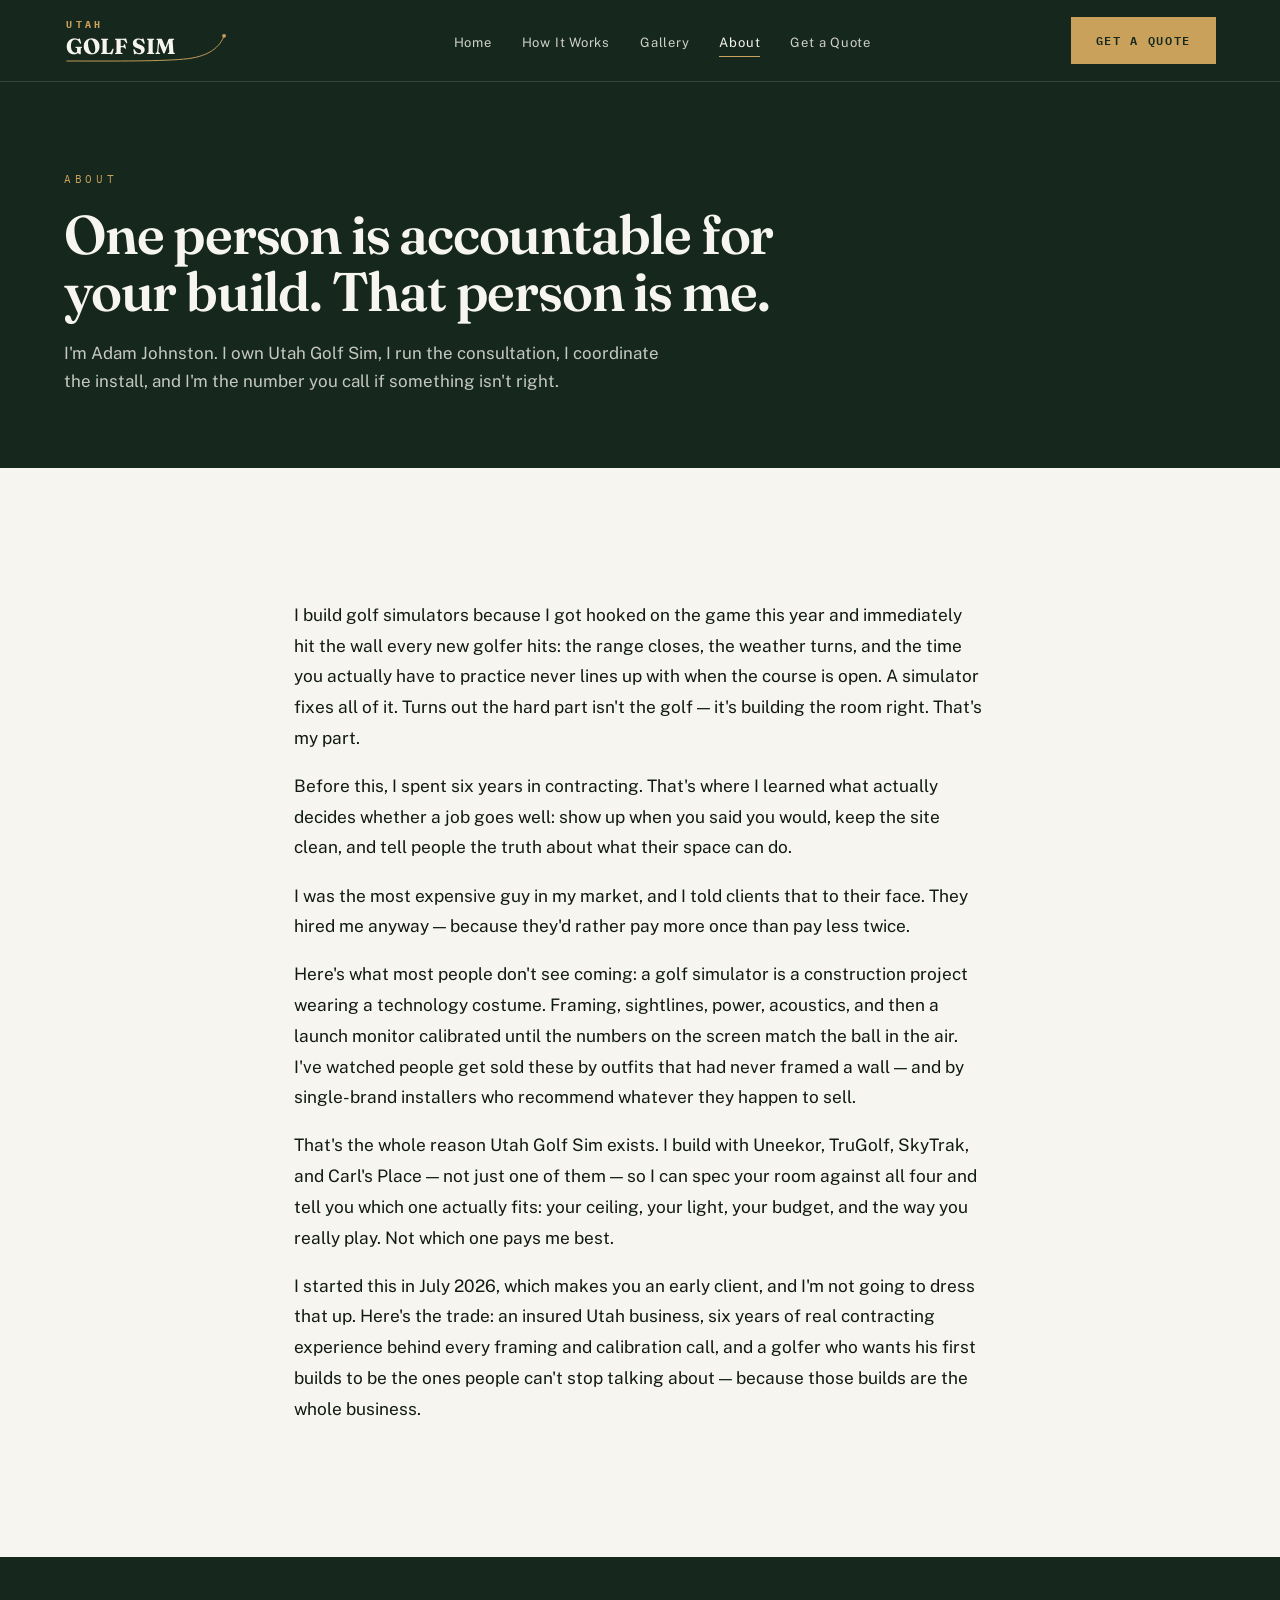
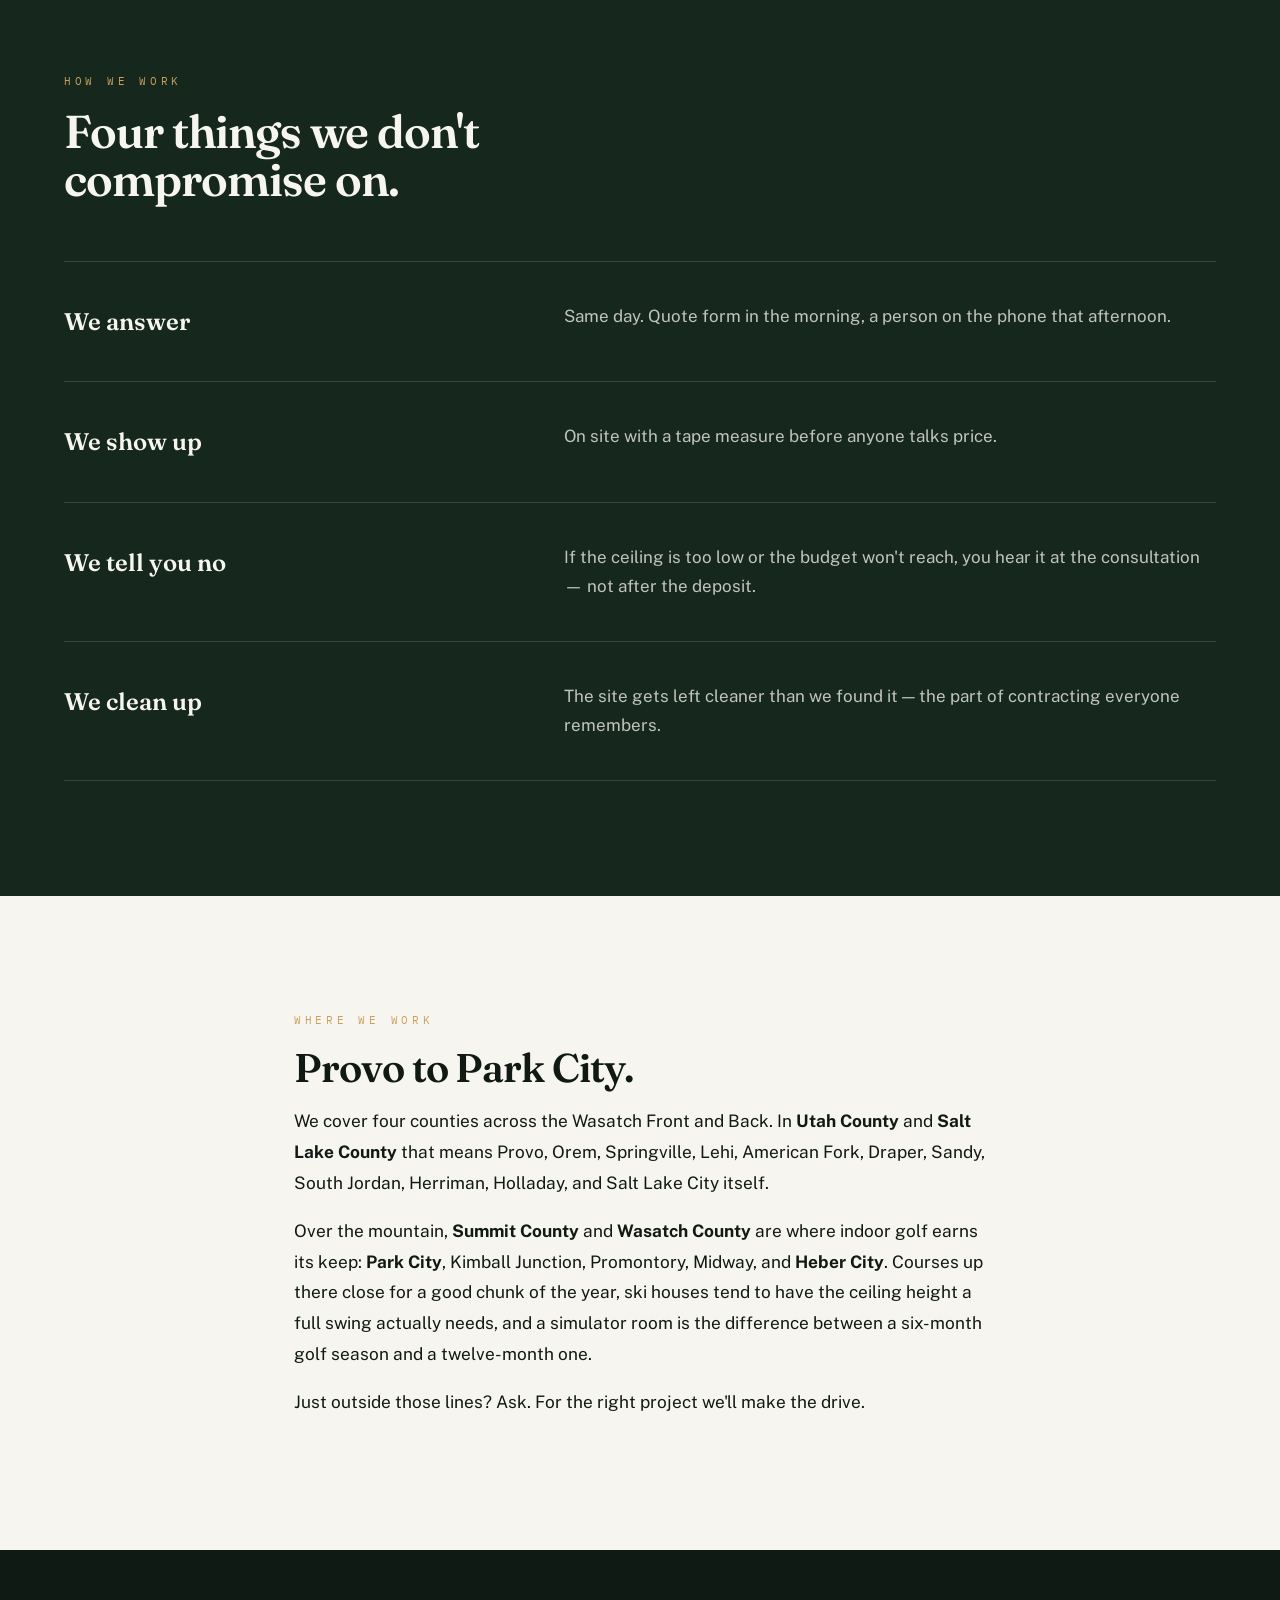
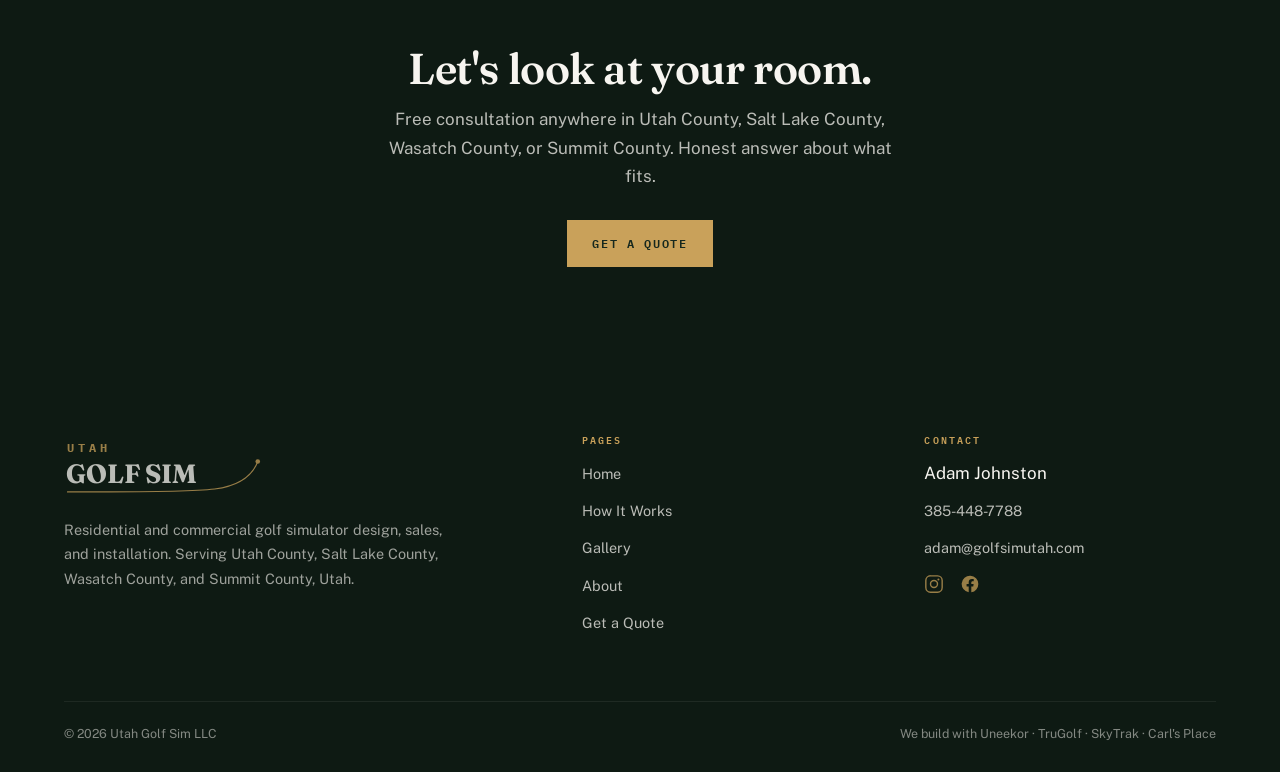
==== about.html @ 21f05d1f "About: contracting experience is six years, not five Co-Authored-By: Claude Opus 4.8 <noreply@anthro" ====
<!DOCTYPE html>
<html lang="en">
<head>
<!-- Google tag (gtag.js) -->
<script async src="https://www.googletagmanager.com/gtag/js?id=G-Y579968N7B"></script>
<script>
  window.dataLayer = window.dataLayer || [];
  function gtag(){dataLayer.push(arguments);}
  gtag('js', new Date());
  gtag('config', 'G-Y579968N7B');
</script>
<!-- Meta Pixel Code -->
<script>
!function(f,b,e,v,n,t,s)
{if(f.fbq)return;n=f.fbq=function(){n.callMethod?
n.callMethod.apply(n,arguments):n.queue.push(arguments)};
if(!f._fbq)f._fbq=n;n.push=n;n.loaded=!0;n.version='2.0';
n.queue=[];t=b.createElement(e);t.async=!0;
t.src=v;s=b.getElementsByTagName(e)[0];
s.parentNode.insertBefore(t,s)}(window, document,'script',
'https://connect.facebook.net/en_US/fbevents.js');
fbq('init', '1754399582407942');
fbq('track', 'PageView');
</script>
<noscript><img height="1" width="1" style="display:none"
src="https://www.facebook.com/tr?id=1754399582407942&ev=PageView&noscript=1"
/></noscript>
<!-- End Meta Pixel Code -->
<meta charset="utf-8">
<meta name="viewport" content="width=device-width, initial-scale=1.0">
<title>About Adam Johnston — Golf Simulator Installer, Provo to Park City</title>
<meta name="description" content="Utah Golf Sim is Adam Johnston — six years of contracting experience, a sales background, and a golf habit. Residential and commercial simulator builds across Utah County, Salt Lake County, Wasatch County, and Summit County — Provo to Park City.">
<link rel="canonical" href="https://golfsimutah.com/about">
<meta property="og:type" content="website">
<meta property="og:site_name" content="Utah Golf Sim">
<meta property="og:title" content="About Adam Johnston — Utah Golf Sim">
<meta property="og:description" content="Five years of contracting, a sales background, and a golf habit. One person accountable for your build.">
<meta property="og:url" content="https://golfsimutah.com/about">
<meta property="og:image" content="https://golfsimutah.com/assets/img/og-image.png">
<meta name="twitter:card" content="summary_large_image">
<meta name="twitter:title" content="About Adam Johnston — Utah Golf Sim">
<meta name="twitter:description" content="Five years of contracting, a sales background, and a golf habit. One person accountable for your build.">
<meta name="twitter:image" content="https://golfsimutah.com/assets/img/og-image.png">
<link rel="icon" href="/assets/img/logo-icon.svg" type="image/svg+xml">
<link rel="preconnect" href="https://fonts.googleapis.com">
<link rel="preconnect" href="https://fonts.gstatic.com" crossorigin>
<link href="https://fonts.googleapis.com/css2?family=Fraunces:ital,opsz,wght@0,9..144,600;0,9..144,700;1,9..144,600&family=IBM+Plex+Mono:wght@400;600&family=Public+Sans:wght@400;600&display=swap" rel="stylesheet">
<link rel="stylesheet" href="/assets/css/style.css">
<script type="application/ld+json">
{"@context":"https://schema.org","@type":"AboutPage","mainEntity":{"@type":"Person","name":"Adam Johnston","jobTitle":"Owner","worksFor":{"@type":"LocalBusiness","name":"Utah Golf Sim","url":"https://golfsimutah.com/","telephone":"+1-385-448-7788","email":"adam@golfsimutah.com","priceRange":"$$$$","areaServed":[{"@type":"AdministrativeArea","name":"Utah County, Utah"},{"@type":"AdministrativeArea","name":"Salt Lake County, Utah"},{"@type":"AdministrativeArea","name":"Wasatch County, Utah"},{"@type":"AdministrativeArea","name":"Summit County, Utah"}]}}}
</script>
</head>
<body>
<a class="skip" href="#main">Skip to main content</a>
<header class="nav">
  <div class="nav__in">
    <a class="logo" href="/" aria-label="Utah Golf Sim - Home"><svg class="logo-mark" viewBox="0 0 400 112" role="img" aria-hidden="true" focusable="false"><text x="5" y="30" font-family="'IBM Plex Mono','DejaVu Sans Mono',monospace" font-size="21" font-weight="700" letter-spacing="7" fill="#C9A15A">UTAH</text><text x="4" y="84" font-family="Fraunces,'GFS Baskerville',Georgia,serif" font-size="46" font-weight="700" fill="#F7F5F0">GOLF SIM</text><path d="M 6 99 C 110 99, 210 100, 262 94 C 306 88, 328 70, 337 46" fill="none" stroke="#C9A15A" stroke-width="2" stroke-linecap="round"/><circle cx="337" cy="46" r="4" fill="#C9A15A"/></svg></a>
    <button class="nav__toggle" aria-expanded="false" aria-label="Menu"><svg width="22" height="14" viewBox="0 0 22 14" fill="none" stroke="currentColor" stroke-width="1.6"><path d="M0 1h22M0 7h22M0 13h22"/></svg></button>
    <ul class="nav__links">
      <li><a href="/">Home</a></li>
      <li><a href="/how-it-works">How It Works</a></li>
      <li><a href="/gallery">Gallery</a></li>
      <li><a href="/about" aria-current="page">About</a></li>
      <li><a href="/quote">Get a Quote</a></li>
    </ul>
    <a class="btn btn--brass" href="/quote">Get a Quote</a>
  </div>
</header>

<main id="main">
<section class="sec sec--tight" style="background:var(--green);color:var(--cream);padding-top:clamp(56px,7vw,88px)">
  <div class="wrap">
    <p class="eyebrow">About</p>
    <h2 style="font-size:clamp(2.1rem,4.4vw,3.4rem);color:var(--cream);max-width:22ch;margin-bottom:18px">One person is accountable for your build. That person is me.</h2>
    <p class="sec__lede" style="max-width:60ch">I'm Adam Johnston. I own Utah Golf Sim, I run the consultation, I coordinate the install, and I'm the number you call if something isn't right.</p>
  </div>
</section>

<section class="sec">
  <div class="wrap" style="max-width:820px">
    <div class="rv" style="font-size:1.08rem;line-height:1.78">
      <p>I build golf simulators because I got hooked on the game this year and immediately hit the wall every new golfer hits: the range closes, the weather turns, and the time you actually have to practice never lines up with when the course is open. A simulator fixes all of it. Turns out the hard part isn't the golf &mdash; it's building the room right. That's my part.</p>
      <p>Before this, I spent six years in contracting. That's where I learned what actually decides whether a job goes well: show up when you said you would, keep the site clean, and tell people the truth about what their space can do.</p>
      <p>I was the most expensive guy in my market, and I told clients that to their face. They hired me anyway &mdash; because they'd rather pay more once than pay less twice.</p>
      <p>Here's what most people don't see coming: a golf simulator is a construction project wearing a technology costume. Framing, sightlines, power, acoustics, and then a launch monitor calibrated until the numbers on the screen match the ball in the air. I've watched people get sold these by outfits that had never framed a wall &mdash; and by single-brand installers who recommend whatever they happen to sell.</p>
      <p>That's the whole reason Utah Golf Sim exists. I build with Uneekor, TruGolf, SkyTrak, and Carl's Place &mdash; not just one of them &mdash; so I can spec your room against all four and tell you which one actually fits: your ceiling, your light, your budget, and the way you really play. Not which one pays me best.</p>
      <p>I started this in July 2026, which makes you an early client, and I'm not going to dress that up. Here's the trade: an insured Utah business, six years of real contracting experience behind every framing and calibration call, and a golfer who wants his first builds to be the ones people can't stop talking about &mdash; because those builds are the whole business.</p>
    </div>
  </div>
</section>

<section class="sec sec--dark">
  <div class="wrap">
    <div class="sec__head rv">
      <p class="eyebrow">How we work</p>
      <h2>Four things we don't compromise on.</h2>
    </div>
    <div class="approach">
      <div class="approach__row rv">
        <div class="approach__k">We answer</div>
        <p class="approach__v">Same day. Quote form in the morning, a person on the phone that afternoon.</p>
      </div>
      <div class="approach__row rv">
        <div class="approach__k">We show up</div>
        <p class="approach__v">On site with a tape measure before anyone talks price.</p>
      </div>
      <div class="approach__row rv">
        <div class="approach__k">We tell you no</div>
        <p class="approach__v">If the ceiling is too low or the budget won't reach, you hear it at the consultation — not after the deposit.</p>
      </div>
      <div class="approach__row rv">
        <div class="approach__k">We clean up</div>
        <p class="approach__v">The site gets left cleaner than we found it — the part of contracting everyone remembers.</p>
      </div>
    </div>
  </div>
</section>

<section class="sec">
  <div class="wrap" style="max-width:820px">
    <div class="rv">
      <p class="eyebrow">Where we work</p>
      <h2 style="font-size:clamp(1.8rem,3.2vw,2.5rem);margin-bottom:16px">Provo to Park City.</h2>
      <div style="font-size:1.08rem;line-height:1.78">
        <p>We cover four counties across the Wasatch Front and Back. In <strong>Utah County</strong> and <strong>Salt Lake County</strong> that means Provo, Orem, Springville, Lehi, American Fork, Draper, Sandy, South Jordan, Herriman, Holladay, and Salt Lake City itself.</p>
        <p>Over the mountain, <strong>Summit County</strong> and <strong>Wasatch County</strong> are where indoor golf earns its keep: <strong>Park City</strong>, Kimball Junction, Promontory, Midway, and <strong>Heber City</strong>. Courses up there close for a good chunk of the year, ski houses tend to have the ceiling height a full swing actually needs, and a simulator room is the difference between a six-month golf season and a twelve-month one.</p>
        <p>Just outside those lines? Ask. For the right project we'll make the drive.</p>
      </div>
    </div>
  </div>
</section>

<section class="cta">
  <div class="wrap">
    <h2>Let's look at your room.</h2>
    <p>Free consultation anywhere in Utah County, Salt Lake County, Wasatch County, or Summit County. Honest answer about what fits.</p>
    <a class="btn btn--brass" href="/quote">Get a Quote</a>
  </div>
</section>
</main>

<footer class="foot">
  <div class="wrap">
    <div class="foot__grid">
      <div>
        <a class="logo" href="/" aria-label="Utah Golf Sim - Home"><svg class="logo-mark" viewBox="0 0 400 112" role="img" aria-hidden="true" focusable="false"><text x="5" y="30" font-family="'IBM Plex Mono','DejaVu Sans Mono',monospace" font-size="21" font-weight="700" letter-spacing="7" fill="#C9A15A">UTAH</text><text x="4" y="84" font-family="Fraunces,'GFS Baskerville',Georgia,serif" font-size="46" font-weight="700" fill="#F7F5F0">GOLF SIM</text><path d="M 6 99 C 110 99, 210 100, 262 94 C 306 88, 328 70, 337 46" fill="none" stroke="#C9A15A" stroke-width="2" stroke-linecap="round"/><circle cx="337" cy="46" r="4" fill="#C9A15A"/></svg></a>
        <p class="foot__blurb">Residential and commercial golf simulator design, sales, and installation. Serving Utah County, Salt Lake County, Wasatch County, and Summit County, Utah.</p>
      </div>
      <div><h4>Pages</h4><ul>
        <li><a href="/">Home</a></li><li><a href="/how-it-works">How It Works</a></li>
        <li><a href="/gallery">Gallery</a></li><li><a href="/about">About</a></li><li><a href="/quote">Get a Quote</a></li>
      </ul></div>
      <div><h4>Contact</h4><ul>
        <li>Adam Johnston</li><li><a href="tel:+13854487788">385-448-7788</a></li>
        <li><a href="mailto:adam@golfsimutah.com">adam@golfsimutah.com</a></li><li class="foot__social"><a href="https://www.instagram.com/utahgolfsim/" target="_blank" rel="noopener" aria-label="Utah Golf Sim on Instagram"><svg width="20" height="20" viewBox="0 0 24 24" fill="none" aria-hidden="true"><rect x="2.2" y="2.2" width="19.6" height="19.6" rx="5.5" stroke="currentColor" stroke-width="1.7"/><circle cx="12" cy="12" r="4.2" stroke="currentColor" stroke-width="1.7"/><circle cx="17.3" cy="6.7" r="1.25" fill="currentColor"/></svg></a><a href="https://www.facebook.com/profile.php?id=61592087606623" target="_blank" rel="noopener" aria-label="Utah Golf Sim on Facebook"><svg width="20" height="20" viewBox="0 0 24 24" fill="currentColor" aria-hidden="true"><path d="M22 12a10 10 0 1 0-11.56 9.88v-6.99H7.9V12h2.54V9.8c0-2.51 1.49-3.9 3.78-3.9 1.09 0 2.24.2 2.24.2v2.46h-1.26c-1.24 0-1.63.77-1.63 1.56V12h2.78l-.44 2.89h-2.34v6.99A10 10 0 0 0 22 12z"/></svg></a></li>
      </ul></div>
    </div>
    <div class="foot__base">
      <span>© 2026 Utah Golf Sim LLC</span>
      <span>We build with Uneekor · TruGolf · SkyTrak · Carl's Place</span>
    </div>
  </div>
</footer>
<script src="/assets/js/main.js"></script>
</body>
</html>
---- assets/css/style.css ----
/* ============================================================
   UTAH GOLF SIM — brand system
   ============================================================ */
:root{
  --green:#16281E;
  --green-deep:#0E1A13;
  --cream:#F7F5F0;
  --brass:#C9A15A;
  --brass-dim:#8F7340;
  --ink:#101913;
  --rule:rgba(247,245,240,.14);
  --rule-dark:rgba(22,40,30,.14);

  --display:"Fraunces",Georgia,"Times New Roman",serif;
  --body:"Public Sans",system-ui,-apple-system,sans-serif;
  --mono:"IBM Plex Mono",ui-monospace,monospace;

  --pad:clamp(20px,5vw,64px);
  --maxw:1280px;
}

*,*::before,*::after{box-sizing:border-box}
html{scroll-behavior:smooth}
@media (prefers-reduced-motion:reduce){html{scroll-behavior:auto}}
body{
  margin:0;background:var(--cream);color:var(--ink);
  font-family:var(--body);font-size:17px;line-height:1.65;
  -webkit-font-smoothing:antialiased;
}
img,video,svg{display:block;max-width:100%}
a{color:inherit}
h1,h2,h3,h4{font-family:var(--display);font-weight:600;line-height:1.05;margin:0;letter-spacing:-.01em}

.wrap{max-width:var(--maxw);margin:0 auto;padding-inline:var(--pad)}
.skip{position:absolute;left:-9999px}
.skip:focus{left:12px;top:12px;background:var(--brass);color:var(--green);padding:10px 16px;z-index:100}
:focus-visible{outline:2px solid var(--brass);outline-offset:3px}

/* ---------- eyebrow ---------- */
.eyebrow{
  font-family:var(--mono);font-size:11px;letter-spacing:.34em;
  text-transform:uppercase;color:var(--brass);margin:0 0 18px;
}

/* ============================================================
   NAV
   ============================================================ */
.nav{
  position:sticky;top:0;z-index:50;background:var(--green);
  border-bottom:1px solid var(--rule);
}
.nav__in{
  max-width:var(--maxw);margin:0 auto;padding:14px var(--pad);
  display:flex;align-items:center;justify-content:space-between;gap:24px;
}
/* logo — stacked lockup, fixes the run-together bug */
.logo{text-decoration:none;display:block;line-height:0}
.logo-mark{display:block;width:190px;height:auto}
.foot .logo-mark{width:230px}
.logo__eyebrow{
  display:block;font-family:var(--mono);font-size:10px;font-weight:600;
  letter-spacing:.42em;color:var(--brass);margin-bottom:5px;
}
.logo__word{
  display:block;font-family:var(--display);font-weight:700;
  font-size:23px;letter-spacing:.02em;color:var(--cream);
}
.nav__links{display:flex;align-items:center;gap:30px;list-style:none;margin:0;padding:0}
.nav__links li+li{margin-left:0}
@supports not (gap:1px){.nav__links li+li{margin-left:30px}}
.nav__links a{
  font-size:13px;letter-spacing:.06em;text-decoration:none;color:var(--cream);
  opacity:.82;padding:6px 0;border-bottom:1.5px solid transparent;
}
.nav__links a:hover{opacity:1}
.nav__links a[aria-current="page"]{opacity:1;border-bottom-color:var(--brass)}
.nav__toggle{display:none;background:none;border:0;color:var(--cream);padding:8px;cursor:pointer}

.btn{
  display:inline-block;font-family:var(--mono);font-size:12px;font-weight:600;
  letter-spacing:.14em;text-transform:uppercase;text-decoration:none;
  padding:13px 24px;border:1.5px solid transparent;cursor:pointer;transition:.18s;
}
.btn--brass{background:var(--brass);color:var(--green)}
.btn--brass:hover{background:#d8b271}
.btn--ghost{border-color:var(--rule);color:var(--cream)}
.btn--ghost:hover{border-color:var(--brass);color:var(--brass)}
.btn--ink{border-color:var(--green);color:var(--green)}
.btn--ink:hover{background:var(--green);color:var(--cream)}

@media (max-width:900px){
  .nav__toggle{display:block}
  .nav__links{
    display:none;position:absolute;inset:100% 0 auto 0;background:var(--green-deep);
    flex-direction:column;align-items:flex-start;gap:0;padding:8px var(--pad) 20px;
    border-bottom:1px solid var(--rule);
  }
  .nav__links.is-open{display:flex}
  .nav__links li{width:100%}
  .nav__links a{display:block;padding:13px 0;font-size:15px}
  .nav .btn{display:none}
}

/* ============================================================
   HERO — asymmetric, media bleeds right
   ============================================================ */
.hero{background:var(--green);color:var(--cream);position:relative;overflow:hidden}
.hero__grid{
  max-width:var(--maxw);margin:0 auto;
  display:grid;grid-template-columns:minmax(0,46fr) minmax(0,54fr);align-items:center;
  min-height:min(86vh,780px);
}
.hero__copy{padding:80px var(--pad) 80px}
.hero h1{
  font-size:clamp(2.6rem,5.4vw,4.4rem);color:var(--cream);
  margin:0 0 22px;letter-spacing:-.025em;
}
.hero h1 em{font-style:italic;color:var(--brass)}
.hero__sub{
  font-size:clamp(1rem,1.35vw,1.16rem);line-height:1.62;
  color:rgba(247,245,240,.76);max-width:48ch;margin:0 0 34px;
}
.hero__cta{display:flex;gap:12px;flex-wrap:wrap}

.hero__media{position:relative;align-self:stretch;min-height:340px;background:var(--green-deep)}
.hero__media picture{display:contents}
.hero__media img,.hero__media video{
  position:absolute;inset:0;width:100%;height:100%;object-fit:cover;
  /* the photo is shot bright and centre-weighted; bias the crop right so the
     screen wall sits clear of the headline column */
  object-position:62% center;
}
.hero__scrim{
  position:absolute;inset:0;
  background:linear-gradient(90deg,var(--green) 0%,rgba(22,40,30,.86) 22%,rgba(22,40,30,.34) 62%,rgba(22,40,30,.5) 100%);
}
.hero__tracer{position:absolute;inset:0;width:100%;height:100%}

/* tracer draw-on */
.tracer__path{
  fill:none;stroke:var(--brass);stroke-width:2.4;stroke-linecap:round;
  stroke-dasharray:1000;stroke-dashoffset:1000;
}
.is-ready .tracer__path{animation:draw 1.5s cubic-bezier(.22,.9,.3,1) .25s forwards}
@keyframes draw{to{stroke-dashoffset:0}}
.tracer__ball{opacity:0}
.is-ready .tracer__ball{animation:pop .4s ease-out 1.6s forwards}
@keyframes pop{from{opacity:0;transform:scale(.4)}to{opacity:1;transform:scale(1)}}
.tracer__tick{stroke:rgba(247,245,240,.2);stroke-width:1}
.tracer__lbl{
  font-family:var(--mono);font-size:8px;letter-spacing:.16em;
  fill:rgba(247,245,240,.5);text-transform:uppercase;
}

/* data readout */
/* The readouts float on the photograph, whose brightness swings from dark
   turf to a lit projector screen — 36 yds landed on the fairway at 1.5:1.
   A scrim under the strip gives every number a predictable dark backing
   instead of trusting whatever pixel happens to be behind it. */
.readout::before{
  content:"";position:absolute;left:calc(var(--pad) * -1);right:calc(var(--pad) * -1);
  top:-18px;bottom:-26px;z-index:-1;pointer-events:none;
  background:linear-gradient(180deg,rgba(14,26,19,0) 0%,rgba(14,26,19,.55) 22%,rgba(14,26,19,.88) 48%,rgba(14,26,19,.95) 100%);
}
.readout{
  position:absolute;left:var(--pad);bottom:26px;right:var(--pad);
  display:flex;gap:clamp(16px,3vw,40px);flex-wrap:wrap;
  padding-top:16px;border-top:1px solid var(--rule);
  isolation:isolate;
}
.readout__item{min-width:78px}
.readout__num{
  font-family:var(--mono);font-size:clamp(17px,1.5vw,19px);font-weight:600;
  color:var(--brass);letter-spacing:-.01em;
  /* brass is a mid-tone and the apex figure lands on the lit screen; the
     shadow carries it where the scrim alone can't reach */
  text-shadow:0 1px 3px rgba(9,17,12,.95),0 0 8px rgba(9,17,12,.7);
}
.readout__lbl{
  font-family:var(--mono);font-size:9px;letter-spacing:.2em;
  text-transform:uppercase;color:rgba(247,245,240,.66);margin-top:3px;
  text-shadow:0 1px 3px rgba(9,17,12,.9);
}

@media (max-width:1000px){
  .hero__grid{grid-template-columns:1fr;min-height:0}
  .hero__copy{padding:64px var(--pad) 44px;order:1}
  .hero__media{order:2;height:clamp(300px,52vw,440px)}
  .hero__scrim{background:linear-gradient(180deg,rgba(22,40,30,.72) 0%,rgba(22,40,30,.25) 45%,rgba(22,40,30,.7) 100%)}
}

/* ============================================================
   DEALER STRIP
   ============================================================ */
.dealers{background:var(--green-deep);color:var(--cream);padding:22px 0;border-top:1px solid var(--rule)}
.dealers__in{
  display:flex;align-items:center;gap:clamp(18px,3vw,44px);flex-wrap:wrap;justify-content:center;
}
.dealers__lbl{
  font-family:var(--mono);font-size:9.5px;letter-spacing:.26em;text-transform:uppercase;
  color:rgba(247,245,240,.42);
}
.dealers__name{
  font-family:var(--display);font-size:17px;font-weight:600;
  color:rgba(247,245,240,.82);letter-spacing:.01em;
}

/* ============================================================
   SECTIONS — varied rhythm, not a metronome
   ============================================================ */
.sec{padding:clamp(64px,9vw,120px) 0}
.sec--tight{padding:clamp(48px,6vw,72px) 0}
.sec--dark{background:var(--green);color:var(--cream)}
.sec--deep{background:var(--green-deep);color:var(--cream)}
.sec--dark h2,.sec--deep h2{color:var(--cream)}

.sec__head{max-width:56ch;margin-bottom:clamp(34px,5vw,56px)}
.sec h2{font-size:clamp(1.9rem,3.6vw,2.9rem);margin:0 0 16px;letter-spacing:-.022em}
.sec__lede{font-size:1.06rem;line-height:1.68;opacity:.78;margin:0}

/* offset approach list — deliberately not a 3-up grid */
.approach{display:grid;gap:0}
.approach__row{
  display:grid;grid-template-columns:minmax(0,1fr) minmax(0,1.45fr);
  gap:clamp(20px,4vw,56px);padding:clamp(26px,3.6vw,40px) 0;
  border-top:1px solid var(--rule-dark);align-items:start;
}
.sec--dark .approach__row{border-top-color:var(--rule)}
.approach__row:last-child{border-bottom:1px solid var(--rule-dark)}
.sec--dark .approach__row:last-child{border-bottom-color:var(--rule)}
.approach__k{font-family:var(--display);font-size:clamp(1.15rem,1.9vw,1.5rem);font-weight:600}
.approach__v{margin:0;opacity:.76;line-height:1.7}
@media (max-width:760px){.approach__row{grid-template-columns:1fr;gap:10px}}

/* ============================================================
   TIERS — visual weight escalates with tier
   ============================================================ */
.tiers{display:grid;grid-template-columns:repeat(3,1fr);gap:clamp(14px,1.6vw,20px);align-items:stretch}
.tier{
  background:rgba(247,245,240,.03);border:1px solid var(--rule);
  padding:clamp(26px,2.6vw,34px);display:flex;flex-direction:column;
  transition:.2s;
}
.tier:hover{transform:translateY(-3px);border-color:rgba(201,161,90,.4)}
.tier__tag{
  font-family:var(--mono);font-size:9.5px;letter-spacing:.22em;text-transform:uppercase;
  color:rgba(247,245,240,.44);margin-bottom:14px;
}
.tier h3{font-size:1.5rem;color:var(--cream);margin:0 0 12px}
.tier__desc{font-size:.95rem;line-height:1.66;opacity:.72;margin:0 0 22px}
.tier__list{list-style:none;margin:0 0 26px;padding:0;flex:1}
.tier__list li{
  font-size:.88rem;padding:8px 0 8px 18px;position:relative;opacity:.8;
  border-bottom:1px solid rgba(247,245,240,.07);
}
.tier__list li::before{
  content:"";position:absolute;left:0;top:15px;width:6px;height:1.5px;background:var(--brass);
}
/* escalation */
.tier--mid{background:rgba(247,245,240,.055);border-color:rgba(247,245,240,.2)}
.tier--top{
  background:linear-gradient(168deg,rgba(201,161,90,.13),rgba(201,161,90,.03));
  border-color:rgba(201,161,90,.5);box-shadow:0 20px 60px -30px rgba(0,0,0,.8);
}
.tier--top .tier__tag{color:var(--brass)}
.tier--top h3{font-size:1.72rem}
.tier__note{
  margin-top:clamp(28px,3.4vw,40px);padding-top:20px;border-top:1px solid var(--rule);
  font-size:.9rem;opacity:.6;max-width:70ch;
}
@media (max-width:900px){.tiers{grid-template-columns:1fr}}

/* ============================================================
   GALLERY — editorial, varied card sizes by content type
   ============================================================ */
.gnote{
  border-left:2px solid var(--brass);padding:14px 0 14px 18px;
  margin-bottom:clamp(32px,4vw,48px);max-width:64ch;
  font-size:.96rem;line-height:1.65;opacity:.8;
}
.gnote strong{opacity:1;font-weight:600}

.gwork{display:grid;grid-template-columns:repeat(2,1fr);gap:clamp(12px,1.5vw,18px)}
.gwork__card{
  position:relative;overflow:hidden;background:var(--green-deep);
  border:1px solid var(--rule-dark);text-decoration:none;color:inherit;display:block;
}
.gwork__card--feature{grid-column:1 / -1}
.gwork__media{aspect-ratio:16/9;background:var(--green-deep);position:relative;overflow:hidden}
.gwork__card--feature .gwork__media{aspect-ratio:21/9}
.gwork__media img{width:100%;height:100%;object-fit:cover;transition:.5s}
.gwork__card:hover .gwork__media img{transform:scale(1.03)}
.gwork__body{padding:20px 22px 24px;background:var(--cream)}
.gwork__badge{
  position:absolute;top:12px;left:12px;z-index:2;
  font-family:var(--mono);font-size:8.5px;letter-spacing:.18em;text-transform:uppercase;
  background:rgba(14,26,19,.86);color:var(--brass);padding:6px 10px;
  border:1px solid rgba(201,161,90,.34);
}
.gwork__body h3{font-size:1.16rem;margin:0 0 7px}
.gwork__body p{margin:0;font-size:.9rem;line-height:1.6;opacity:.72}
@media (max-width:760px){.gwork{grid-template-columns:1fr}}

/* render card — device framing, visually distinct from photo cards */
.grender{
  display:grid;grid-template-columns:minmax(0,1.1fr) minmax(0,1fr);
  gap:clamp(24px,4vw,56px);align-items:center;
}
.grender__frame{
  background:var(--green-deep);border:1px solid var(--rule);padding:clamp(16px,2.2vw,26px);
  position:relative;
}
.grender__frame::after{
  content:"";position:absolute;inset:0;border:1px solid rgba(201,161,90,.18);
  margin:8px;pointer-events:none;
}
.grender__frame img{width:100%;aspect-ratio:4/3;object-fit:cover}
@media (max-width:860px){.grender{grid-template-columns:1fr}}

/* spec strip — technical detail, reads like a spec sheet not interiors */
.gspec{display:grid;grid-template-columns:repeat(2,1fr);gap:clamp(12px,1.5vw,18px)}
.gspec__item{border:1px solid var(--rule);background:rgba(247,245,240,.03)}
.gspec__item img{width:100%;aspect-ratio:3/2;object-fit:cover}
.gspec__meta{padding:18px 20px 22px}
.gspec__meta h3{font-size:1.08rem;color:var(--cream);margin:0 0 6px}
.gspec__meta p{margin:0;font-size:.86rem;line-height:1.6;opacity:.68}
@media (max-width:760px){.gspec{grid-template-columns:1fr}}

/* ============================================================
   PROCESS — a real sequence, so numbering is earned
   ============================================================ */
.steps{counter-reset:s;display:grid;gap:0}
.step{
  display:grid;grid-template-columns:auto minmax(0,1fr);gap:clamp(20px,3vw,40px);
  padding:clamp(28px,3.6vw,44px) 0;border-top:1px solid var(--rule-dark);position:relative;
}
.sec--dark .step,.sec--deep .step{border-top-color:var(--rule)}
.step:last-child{border-bottom:1px solid var(--rule-dark)}
.sec--dark .step:last-child,.sec--deep .step:last-child{border-bottom-color:var(--rule)}
.step__n{
  counter-increment:s;font-family:var(--mono);font-size:11px;letter-spacing:.2em;
  color:var(--brass);padding-top:6px;
}
.step__n::before{content:counter(s,decimal-leading-zero)}
.step h3{font-size:clamp(1.25rem,2.2vw,1.65rem);margin:0 0 10px}
.step p{margin:0;opacity:.76;line-height:1.7;max-width:62ch}

/* ============================================================
   CTA BAND
   ============================================================ */
.cta{background:var(--green-deep);color:var(--cream);padding:clamp(60px,8vw,96px) 0;text-align:center}
.cta h2{font-size:clamp(1.8rem,3.4vw,2.7rem);margin:0 0 14px;color:var(--cream)}
.cta p{opacity:.74;max-width:52ch;margin:0 auto 30px}

/* ============================================================
   FORM
   ============================================================ */
.formgrid{display:grid;grid-template-columns:minmax(0,1.15fr) minmax(0,.85fr);gap:clamp(32px,5vw,72px);align-items:start}
@media (max-width:900px){.formgrid{grid-template-columns:1fr}}
.field{margin-bottom:20px}
.field label{
  display:block;font-family:var(--mono);font-size:10px;letter-spacing:.16em;
  text-transform:uppercase;margin-bottom:7px;opacity:.66;
}
.field input,.field select,.field textarea{
  width:100%;padding:13px 14px;font-family:var(--body);font-size:15px;color:var(--ink);
  background:#fff;border:1px solid rgba(22,40,30,.22);border-radius:0;
}
.field textarea{min-height:118px;resize:vertical}
.field input:focus,.field select:focus,.field textarea:focus{
  outline:none;border-color:var(--brass);box-shadow:0 0 0 3px rgba(201,161,90,.16);
}
.field__hint{font-size:.78rem;opacity:.56;margin:6px 0 0}
.hp{position:absolute;left:-9999px}
.aside{background:var(--green);color:var(--cream);padding:clamp(26px,3vw,34px)}
.aside h3{color:var(--cream);font-size:1.2rem;margin:0 0 18px}
.aside ol{margin:0;padding-left:18px}
.aside li{margin-bottom:16px;font-size:.92rem;line-height:1.62;opacity:.8}
.aside li strong{opacity:1;display:block;font-weight:600;margin-bottom:2px}
.aside__contact{margin-top:24px;padding-top:20px;border-top:1px solid var(--rule);font-size:.9rem;opacity:.8}
.aside__contact a{color:var(--brass)}

/* ============================================================
   FOOTER
   ============================================================ */
.foot{background:var(--green-deep);color:var(--cream);padding:clamp(48px,6vw,72px) 0 28px}
.foot__grid{display:grid;grid-template-columns:minmax(0,1.6fr) repeat(2,minmax(0,1fr));gap:clamp(28px,4vw,56px)}
.foot__blurb{font-size:.9rem;line-height:1.7;opacity:.62;max-width:42ch;margin:18px 0 0}
.foot h4{
  font-family:var(--mono);font-size:9.5px;letter-spacing:.22em;text-transform:uppercase;
  color:var(--brass);margin:0 0 14px;font-weight:600;
}
.foot ul{list-style:none;margin:0;padding:0}
.foot li{margin-bottom:9px}
.foot a{font-size:.9rem;text-decoration:none;opacity:.74}
.foot a:hover{opacity:1;color:var(--brass)}
.foot__base{
  margin-top:clamp(36px,5vw,56px);padding-top:22px;border-top:1px solid var(--rule);
  font-size:.78rem;opacity:.5;display:flex;justify-content:space-between;gap:16px;flex-wrap:wrap;
}
@media (max-width:760px){.foot__grid{grid-template-columns:1fr}}

/* ============================================================
   REVEAL
   ============================================================ */
/* content is visible by default — JS only ADDS the animation.
   if JS fails, the page still renders fully. */
.rv{opacity:1;transform:none}
.js .rv{opacity:0;transform:translateY(18px);transition:opacity .6s ease,transform .6s ease}
.js .rv.in{opacity:1;transform:none}
@media (prefers-reduced-motion:reduce){
  .js .rv{opacity:1;transform:none;transition:none}
  .tracer__path{stroke-dashoffset:0;animation:none}
  .tracer__ball{opacity:1;animation:none}
  .gwork__card:hover .gwork__media img{transform:none}
  .tier:hover{transform:none}
}

.foot__social{display:flex;gap:16px;margin-top:12px;list-style:none}
.foot__social a{color:var(--brass);display:inline-flex;transition:opacity .15s ease}
.foot__social a:hover{opacity:.65}
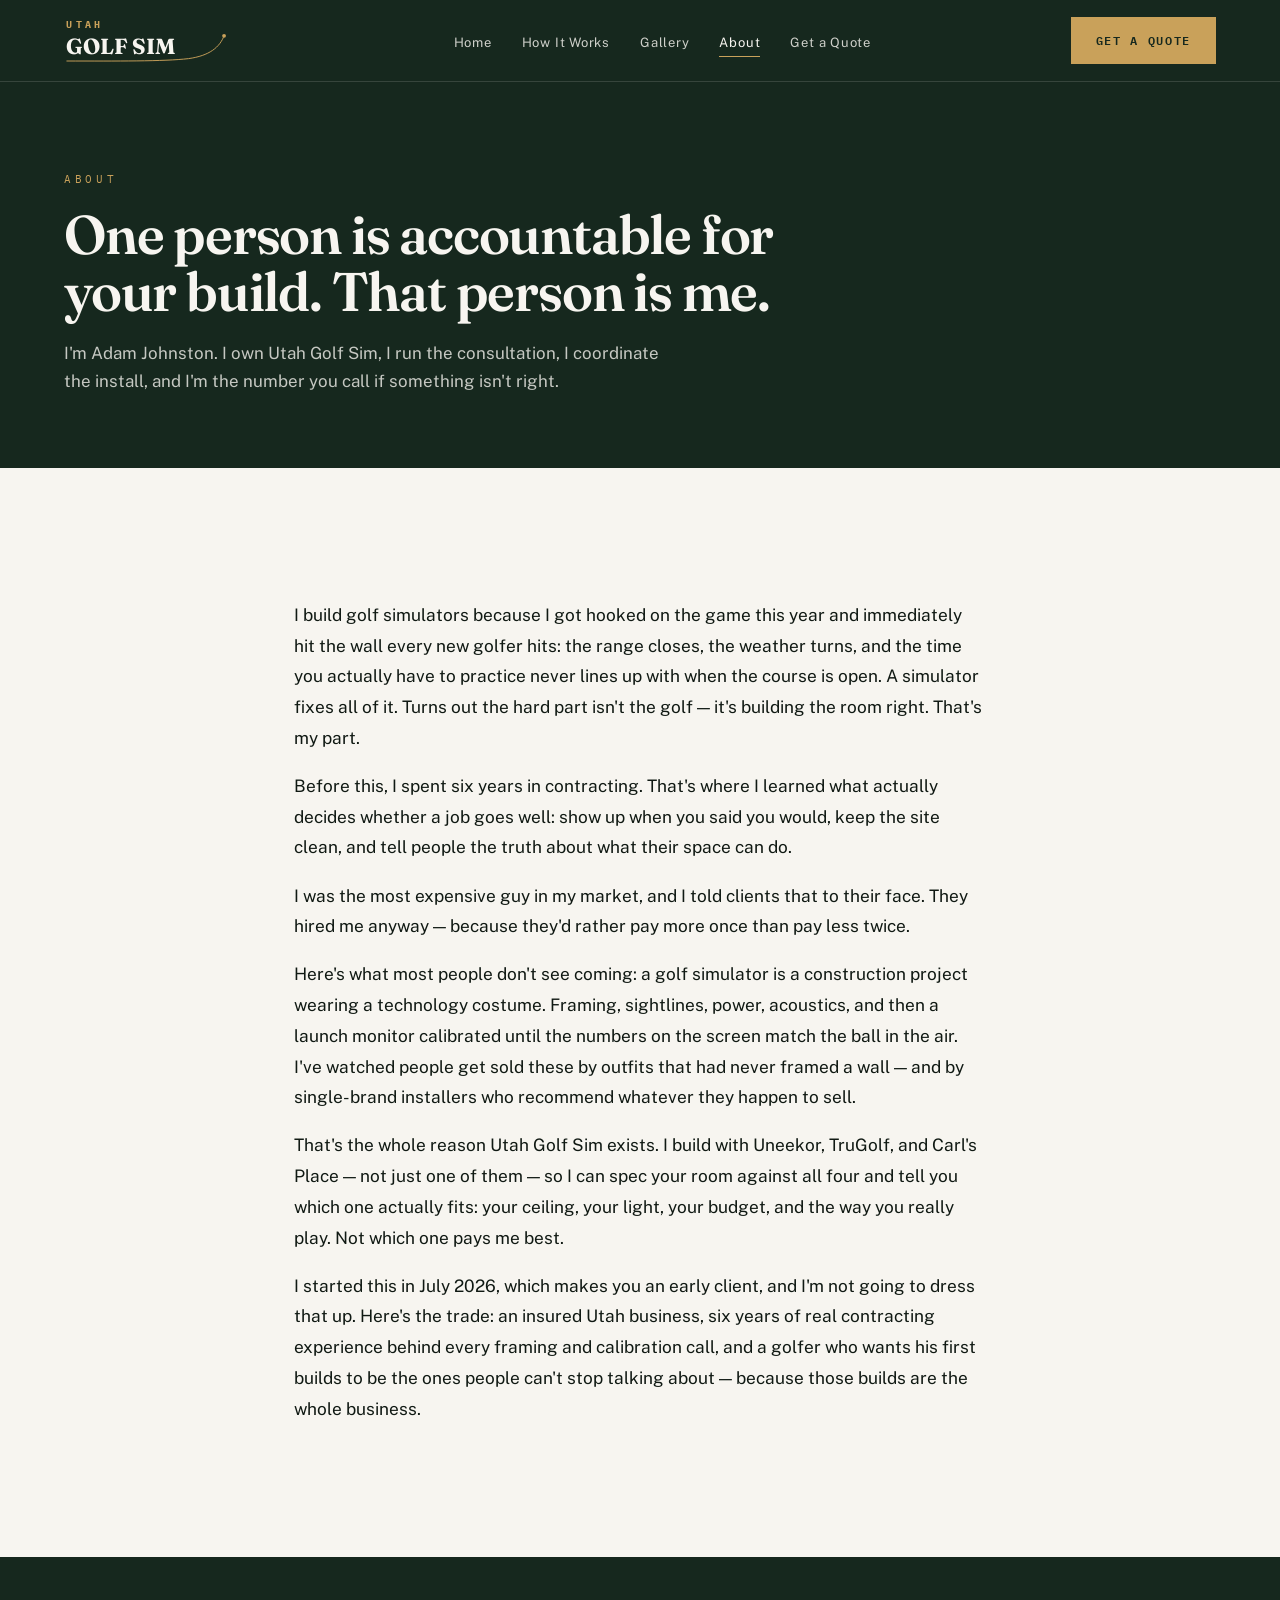
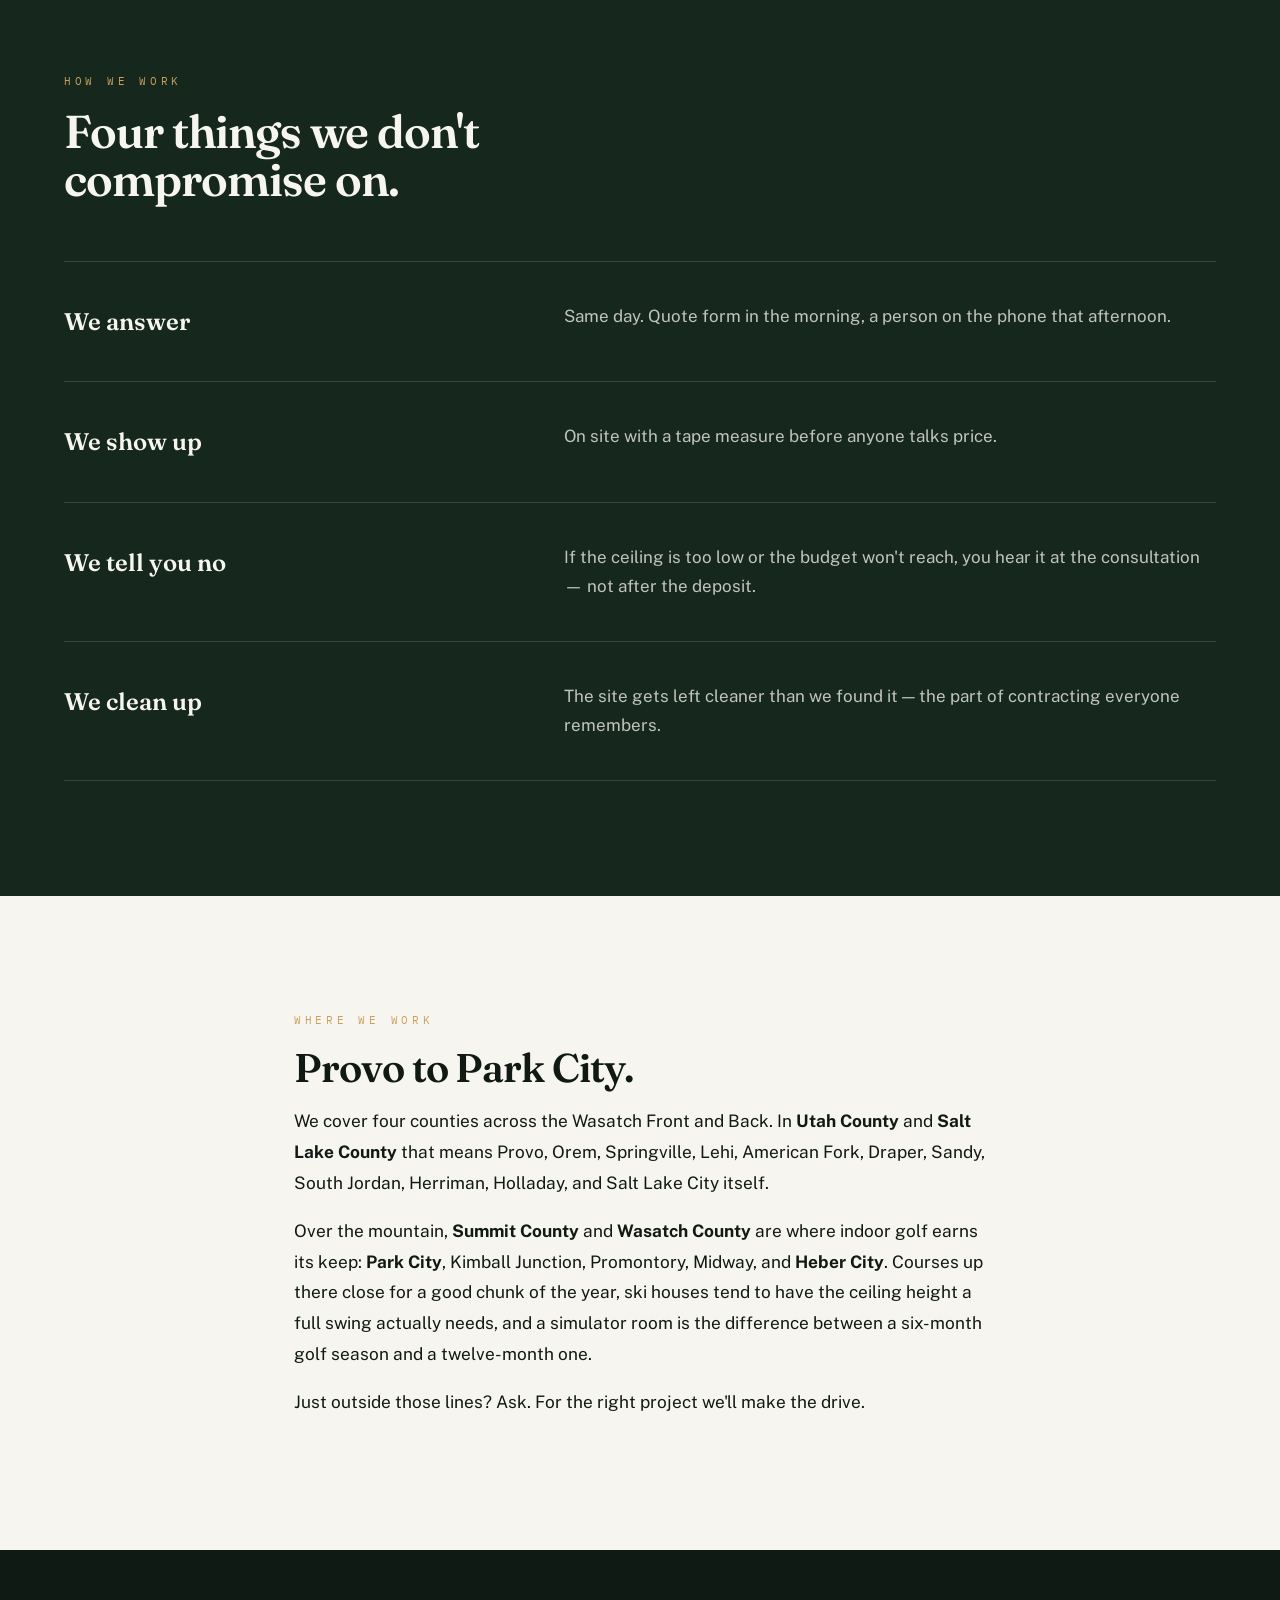
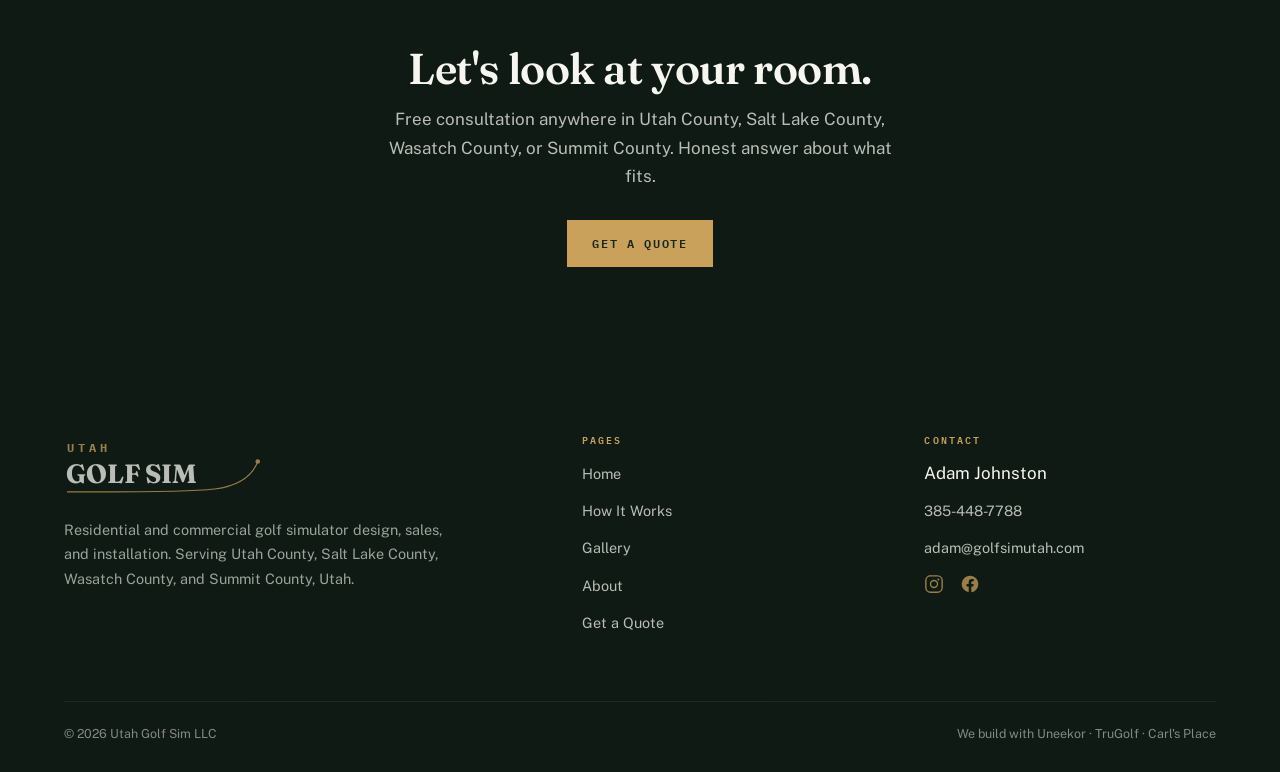
==== commit 0c71fa9a: "Drop SkyTrak; feature Uneekor, TruGolf, Carl's Place only Removes SkyTrak from the homepage brand st" ====
--- a/about.html
+++ b/about.html
@@ -34,12 +34,12 @@
 <meta property="og:type" content="website">
 <meta property="og:site_name" content="Utah Golf Sim">
 <meta property="og:title" content="About Adam Johnston — Utah Golf Sim">
-<meta property="og:description" content="Five years of contracting, a sales background, and a golf habit. One person accountable for your build.">
+<meta property="og:description" content="Six years of contracting, a sales background, and a golf habit. One person accountable for your build.">
 <meta property="og:url" content="https://golfsimutah.com/about">
 <meta property="og:image" content="https://golfsimutah.com/assets/img/og-image.png">
 <meta name="twitter:card" content="summary_large_image">
 <meta name="twitter:title" content="About Adam Johnston — Utah Golf Sim">
-<meta name="twitter:description" content="Five years of contracting, a sales background, and a golf habit. One person accountable for your build.">
+<meta name="twitter:description" content="Six years of contracting, a sales background, and a golf habit. One person accountable for your build.">
 <meta name="twitter:image" content="https://golfsimutah.com/assets/img/og-image.png">
 <link rel="icon" href="/assets/img/logo-icon.svg" type="image/svg+xml">
 <link rel="preconnect" href="https://fonts.googleapis.com">
@@ -83,7 +83,7 @@
       <p>Before this, I spent six years in contracting. That's where I learned what actually decides whether a job goes well: show up when you said you would, keep the site clean, and tell people the truth about what their space can do.</p>
       <p>I was the most expensive guy in my market, and I told clients that to their face. They hired me anyway &mdash; because they'd rather pay more once than pay less twice.</p>
       <p>Here's what most people don't see coming: a golf simulator is a construction project wearing a technology costume. Framing, sightlines, power, acoustics, and then a launch monitor calibrated until the numbers on the screen match the ball in the air. I've watched people get sold these by outfits that had never framed a wall &mdash; and by single-brand installers who recommend whatever they happen to sell.</p>
-      <p>That's the whole reason Utah Golf Sim exists. I build with Uneekor, TruGolf, SkyTrak, and Carl's Place &mdash; not just one of them &mdash; so I can spec your room against all four and tell you which one actually fits: your ceiling, your light, your budget, and the way you really play. Not which one pays me best.</p>
+      <p>That's the whole reason Utah Golf Sim exists. I build with Uneekor, TruGolf, and Carl's Place &mdash; not just one of them &mdash; so I can spec your room against all four and tell you which one actually fits: your ceiling, your light, your budget, and the way you really play. Not which one pays me best.</p>
       <p>I started this in July 2026, which makes you an early client, and I'm not going to dress that up. Here's the trade: an insured Utah business, six years of real contracting experience behind every framing and calibration call, and a golfer who wants his first builds to be the ones people can't stop talking about &mdash; because those builds are the whole business.</p>
     </div>
   </div>
@@ -157,7 +157,7 @@
     </div>
     <div class="foot__base">
       <span>© 2026 Utah Golf Sim LLC</span>
-      <span>We build with Uneekor · TruGolf · SkyTrak · Carl's Place</span>
+      <span>We build with Uneekor · TruGolf · Carl's Place</span>
     </div>
   </div>
 </footer>
--- a/assets/css/style.css
+++ b/assets/css/style.css
@@ -204,6 +204,7 @@
   font-family:var(--display);font-size:17px;font-weight:600;
   color:rgba(247,245,240,.82);letter-spacing:.01em;
 }
+.dealers__logo{height:38px;width:auto;opacity:.9;display:block}
 
 /* ============================================================
    SECTIONS — varied rhythm, not a metronome
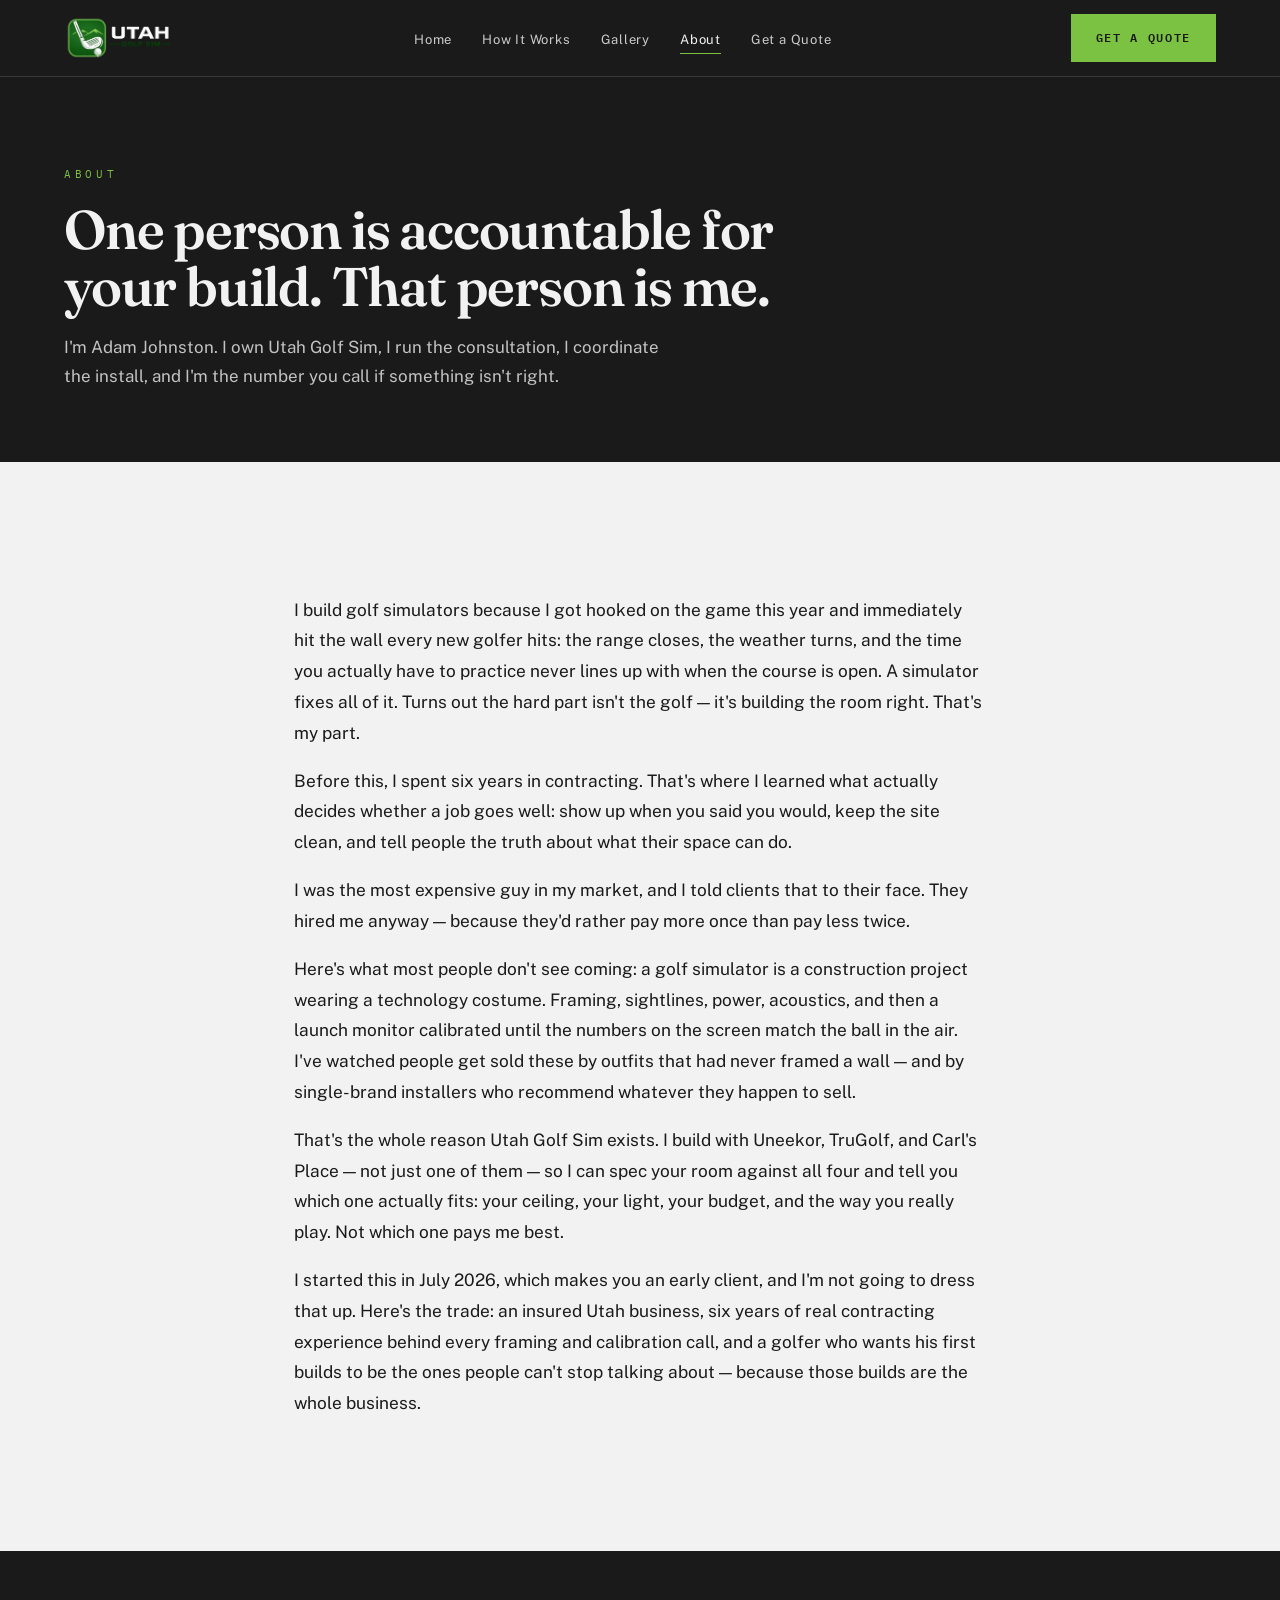
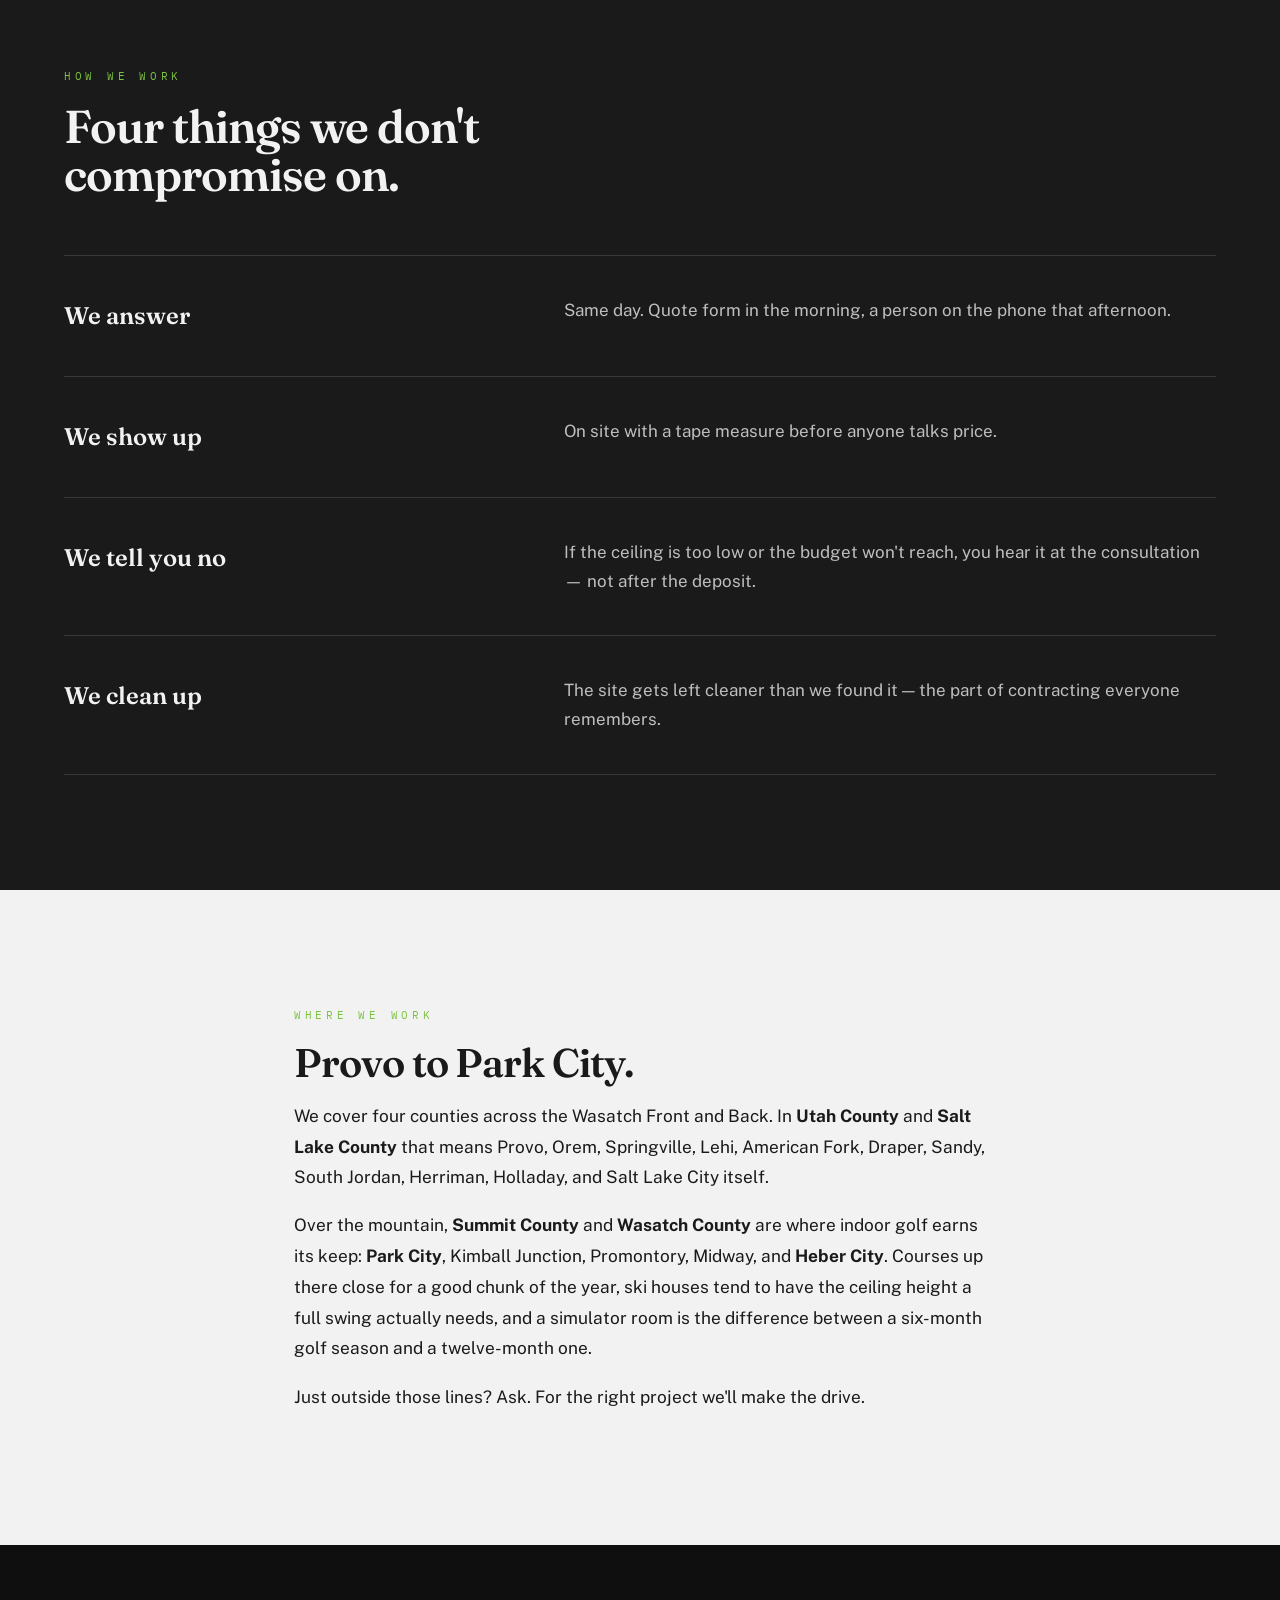
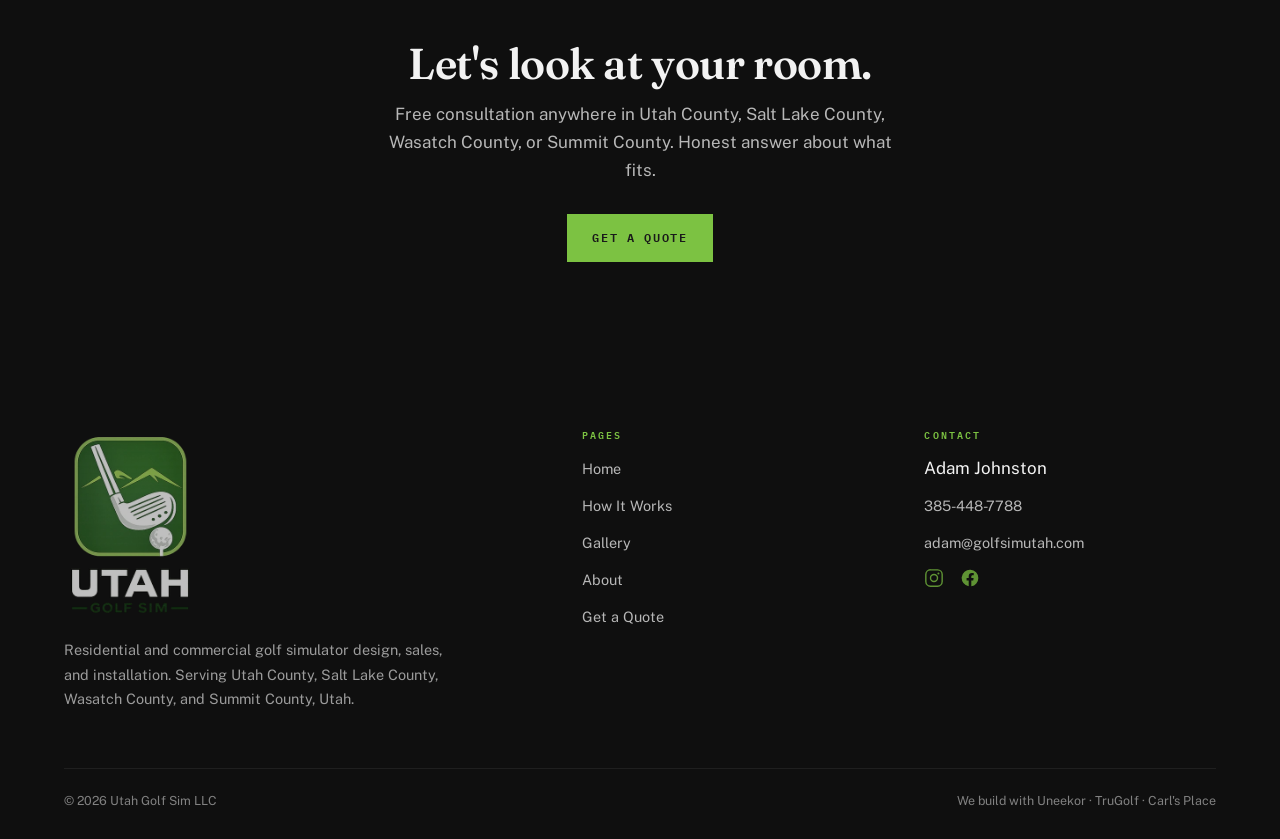
==== commit 76806f8e: "Rebrand to charcoal + neon-green (Facebook cover look) - Remap palette: charcoal #1A1A1A base, neon-" ====
--- a/about.html
+++ b/about.html
@@ -36,12 +36,13 @@
 <meta property="og:title" content="About Adam Johnston — Utah Golf Sim">
 <meta property="og:description" content="Six years of contracting, a sales background, and a golf habit. One person accountable for your build.">
 <meta property="og:url" content="https://golfsimutah.com/about">
-<meta property="og:image" content="https://golfsimutah.com/assets/img/og-image.png">
+<meta property="og:image" content="https://golfsimutah.com/assets/img/og-image.jpg">
 <meta name="twitter:card" content="summary_large_image">
 <meta name="twitter:title" content="About Adam Johnston — Utah Golf Sim">
 <meta name="twitter:description" content="Six years of contracting, a sales background, and a golf habit. One person accountable for your build.">
-<meta name="twitter:image" content="https://golfsimutah.com/assets/img/og-image.png">
-<link rel="icon" href="/assets/img/logo-icon.svg" type="image/svg+xml">
+<meta name="twitter:image" content="https://golfsimutah.com/assets/img/og-image.jpg">
+<link rel="icon" href="/assets/img/favicon.png" type="image/png">
+<link rel="apple-touch-icon" href="/assets/img/favicon.png">
 <link rel="preconnect" href="https://fonts.googleapis.com">
 <link rel="preconnect" href="https://fonts.gstatic.com" crossorigin>
 <link href="https://fonts.googleapis.com/css2?family=Fraunces:ital,opsz,wght@0,9..144,600;0,9..144,700;1,9..144,600&family=IBM+Plex+Mono:wght@400;600&family=Public+Sans:wght@400;600&display=swap" rel="stylesheet">
@@ -54,7 +55,7 @@
 <a class="skip" href="#main">Skip to main content</a>
 <header class="nav">
   <div class="nav__in">
-    <a class="logo" href="/" aria-label="Utah Golf Sim - Home"><svg class="logo-mark" viewBox="0 0 400 112" role="img" aria-hidden="true" focusable="false"><text x="5" y="30" font-family="'IBM Plex Mono','DejaVu Sans Mono',monospace" font-size="21" font-weight="700" letter-spacing="7" fill="#C9A15A">UTAH</text><text x="4" y="84" font-family="Fraunces,'GFS Baskerville',Georgia,serif" font-size="46" font-weight="700" fill="#F7F5F0">GOLF SIM</text><path d="M 6 99 C 110 99, 210 100, 262 94 C 306 88, 328 70, 337 46" fill="none" stroke="#C9A15A" stroke-width="2" stroke-linecap="round"/><circle cx="337" cy="46" r="4" fill="#C9A15A"/></svg></a>
+    <a class="logo" href="/" aria-label="Utah Golf Sim - Home"><picture><source srcset="/assets/img/logo-horizontal.webp" type="image/webp"><img class="logo__img" src="/assets/img/logo-horizontal.png" alt="Utah Golf Sim" width="480" height="199" fetchpriority="high"></picture></a>
     <button class="nav__toggle" aria-expanded="false" aria-label="Menu"><svg width="22" height="14" viewBox="0 0 22 14" fill="none" stroke="currentColor" stroke-width="1.6"><path d="M0 1h22M0 7h22M0 13h22"/></svg></button>
     <ul class="nav__links">
       <li><a href="/">Home</a></li>
@@ -143,7 +144,7 @@
   <div class="wrap">
     <div class="foot__grid">
       <div>
-        <a class="logo" href="/" aria-label="Utah Golf Sim - Home"><svg class="logo-mark" viewBox="0 0 400 112" role="img" aria-hidden="true" focusable="false"><text x="5" y="30" font-family="'IBM Plex Mono','DejaVu Sans Mono',monospace" font-size="21" font-weight="700" letter-spacing="7" fill="#C9A15A">UTAH</text><text x="4" y="84" font-family="Fraunces,'GFS Baskerville',Georgia,serif" font-size="46" font-weight="700" fill="#F7F5F0">GOLF SIM</text><path d="M 6 99 C 110 99, 210 100, 262 94 C 306 88, 328 70, 337 46" fill="none" stroke="#C9A15A" stroke-width="2" stroke-linecap="round"/><circle cx="337" cy="46" r="4" fill="#C9A15A"/></svg></a>
+        <a class="logo" href="/" aria-label="Utah Golf Sim - Home"><picture><source srcset="/assets/img/logo-vertical.webp" type="image/webp"><img class="logo__img logo__img--foot" src="/assets/img/logo-vertical.png" alt="Utah Golf Sim" width="300" height="432" loading="lazy"></picture></a>
         <p class="foot__blurb">Residential and commercial golf simulator design, sales, and installation. Serving Utah County, Salt Lake County, Wasatch County, and Summit County, Utah.</p>
       </div>
       <div><h4>Pages</h4><ul>
--- a/assets/css/style.css
+++ b/assets/css/style.css
@@ -2,14 +2,20 @@
    UTAH GOLF SIM — brand system
    ============================================================ */
 :root{
-  --green:#16281E;
-  --green-deep:#0E1A13;
-  --cream:#F7F5F0;
-  --brass:#C9A15A;
-  --brass-dim:#8F7340;
-  --ink:#101913;
-  --rule:rgba(247,245,240,.14);
-  --rule-dark:rgba(22,40,30,.14);
+  /* 2026 rebrand — dark charcoal + neon-green, matching the Facebook cover.
+     Variable NAMES are kept from the old scheme so existing inline var(--…)
+     references keep working; only the VALUES moved to the new palette. */
+  --green:#1A1A1A;        /* charcoal — dark base (nav, hero, dark sections) */
+  --green-deep:#0F0F0F;   /* deeper charcoal — footer / deepest bands */
+  --cream:#F2F2F2;        /* light-gray — body bg + light text on dark */
+  --brass:#7CC242;        /* accent-green (neon) — the new accent, replaces brass */
+  --brass-dim:#2E7032;    /* primary-green — deeper accent */
+  --ink:#1A1A1A;          /* charcoal text on light sections */
+  --primary-green:#2E7032;
+  --accent-green:#7CC242;
+  --white:#FFFFFF;
+  --rule:rgba(242,242,242,.14);
+  --rule-dark:rgba(26,26,26,.14);
 
   --display:"Fraunces",Georgia,"Times New Roman",serif;
   --body:"Public Sans",system-ui,-apple-system,sans-serif;
@@ -55,8 +61,9 @@
 }
 /* logo — stacked lockup, fixes the run-together bug */
 .logo{text-decoration:none;display:block;line-height:0}
-.logo-mark{display:block;width:190px;height:auto}
-.foot .logo-mark{width:230px}
+.nav .logo__img{display:block;height:46px;width:auto}
+.logo__img--foot{display:block;height:auto;width:132px}
+@media (max-width:900px){.nav .logo__img{height:40px}}
 .logo__eyebrow{
   display:block;font-family:var(--mono);font-size:10px;font-weight:600;
   letter-spacing:.42em;color:var(--brass);margin-bottom:5px;
@@ -82,7 +89,7 @@
   padding:13px 24px;border:1.5px solid transparent;cursor:pointer;transition:.18s;
 }
 .btn--brass{background:var(--brass);color:var(--green)}
-.btn--brass:hover{background:#d8b271}
+.btn--brass:hover{background:#93d45f;box-shadow:0 0 24px -4px rgba(124,194,66,.55)}
 .btn--ghost{border-color:var(--rule);color:var(--cream)}
 .btn--ghost:hover{border-color:var(--brass);color:var(--brass)}
 .btn--ink{border-color:var(--green);color:var(--green)}
@@ -104,7 +111,14 @@
 /* ============================================================
    HERO — asymmetric, media bleeds right
    ============================================================ */
-.hero{background:var(--green);color:var(--cream);position:relative;overflow:hidden}
+.hero{
+  background:
+    radial-gradient(120% 90% at 8% 18%,rgba(46,112,50,.42) 0%,rgba(46,112,50,0) 55%),
+    radial-gradient(90% 80% at 2% 96%,rgba(124,194,66,.18) 0%,rgba(124,194,66,0) 48%),
+    var(--green);
+  color:var(--cream);position:relative;overflow:hidden;
+}
+.hero h1 em{text-shadow:0 0 26px rgba(124,194,66,.4)}
 .hero__grid{
   max-width:var(--maxw);margin:0 auto;
   display:grid;grid-template-columns:minmax(0,46fr) minmax(0,54fr);align-items:center;
@@ -118,7 +132,7 @@
 .hero h1 em{font-style:italic;color:var(--brass)}
 .hero__sub{
   font-size:clamp(1rem,1.35vw,1.16rem);line-height:1.62;
-  color:rgba(247,245,240,.76);max-width:48ch;margin:0 0 34px;
+  color:rgba(242,242,242,.76);max-width:48ch;margin:0 0 34px;
 }
 .hero__cta{display:flex;gap:12px;flex-wrap:wrap}
 
@@ -132,7 +146,7 @@
 }
 .hero__scrim{
   position:absolute;inset:0;
-  background:linear-gradient(90deg,var(--green) 0%,rgba(22,40,30,.86) 22%,rgba(22,40,30,.34) 62%,rgba(22,40,30,.5) 100%);
+  background:linear-gradient(90deg,var(--green) 0%,rgba(26,26,26,.86) 22%,rgba(26,26,26,.34) 62%,rgba(26,26,26,.5) 100%);
 }
 .hero__tracer{position:absolute;inset:0;width:100%;height:100%}
 
@@ -146,10 +160,10 @@
 .tracer__ball{opacity:0}
 .is-ready .tracer__ball{animation:pop .4s ease-out 1.6s forwards}
 @keyframes pop{from{opacity:0;transform:scale(.4)}to{opacity:1;transform:scale(1)}}
-.tracer__tick{stroke:rgba(247,245,240,.2);stroke-width:1}
+.tracer__tick{stroke:rgba(242,242,242,.2);stroke-width:1}
 .tracer__lbl{
   font-family:var(--mono);font-size:8px;letter-spacing:.16em;
-  fill:rgba(247,245,240,.5);text-transform:uppercase;
+  fill:rgba(242,242,242,.5);text-transform:uppercase;
 }
 
 /* data readout */
@@ -160,7 +174,7 @@
 .readout::before{
   content:"";position:absolute;left:calc(var(--pad) * -1);right:calc(var(--pad) * -1);
   top:-18px;bottom:-26px;z-index:-1;pointer-events:none;
-  background:linear-gradient(180deg,rgba(14,26,19,0) 0%,rgba(14,26,19,.55) 22%,rgba(14,26,19,.88) 48%,rgba(14,26,19,.95) 100%);
+  background:linear-gradient(180deg,rgba(15,15,15,0) 0%,rgba(15,15,15,.55) 22%,rgba(15,15,15,.88) 48%,rgba(15,15,15,.95) 100%);
 }
 .readout{
   position:absolute;left:var(--pad);bottom:26px;right:var(--pad);
@@ -174,19 +188,19 @@
   color:var(--brass);letter-spacing:-.01em;
   /* brass is a mid-tone and the apex figure lands on the lit screen; the
      shadow carries it where the scrim alone can't reach */
-  text-shadow:0 1px 3px rgba(9,17,12,.95),0 0 8px rgba(9,17,12,.7);
+  text-shadow:0 1px 3px rgba(0,0,0,.95),0 0 8px rgba(0,0,0,.7);
 }
 .readout__lbl{
   font-family:var(--mono);font-size:9px;letter-spacing:.2em;
-  text-transform:uppercase;color:rgba(247,245,240,.66);margin-top:3px;
-  text-shadow:0 1px 3px rgba(9,17,12,.9);
+  text-transform:uppercase;color:rgba(242,242,242,.66);margin-top:3px;
+  text-shadow:0 1px 3px rgba(0,0,0,.9);
 }
 
 @media (max-width:1000px){
   .hero__grid{grid-template-columns:1fr;min-height:0}
   .hero__copy{padding:64px var(--pad) 44px;order:1}
   .hero__media{order:2;height:clamp(300px,52vw,440px)}
-  .hero__scrim{background:linear-gradient(180deg,rgba(22,40,30,.72) 0%,rgba(22,40,30,.25) 45%,rgba(22,40,30,.7) 100%)}
+  .hero__scrim{background:linear-gradient(180deg,rgba(26,26,26,.72) 0%,rgba(26,26,26,.25) 45%,rgba(26,26,26,.7) 100%)}
 }
 
 /* ============================================================
@@ -198,11 +212,11 @@
 }
 .dealers__lbl{
   font-family:var(--mono);font-size:9.5px;letter-spacing:.26em;text-transform:uppercase;
-  color:rgba(247,245,240,.42);
+  color:rgba(242,242,242,.42);
 }
 .dealers__name{
   font-family:var(--display);font-size:17px;font-weight:600;
-  color:rgba(247,245,240,.82);letter-spacing:.01em;
+  color:rgba(242,242,242,.82);letter-spacing:.01em;
 }
 .dealers__logo{height:38px;width:auto;opacity:.9;display:block}
 
@@ -238,30 +252,30 @@
    ============================================================ */
 .tiers{display:grid;grid-template-columns:repeat(3,1fr);gap:clamp(14px,1.6vw,20px);align-items:stretch}
 .tier{
-  background:rgba(247,245,240,.03);border:1px solid var(--rule);
+  background:rgba(242,242,242,.03);border:1px solid var(--rule);
   padding:clamp(26px,2.6vw,34px);display:flex;flex-direction:column;
   transition:.2s;
 }
-.tier:hover{transform:translateY(-3px);border-color:rgba(201,161,90,.4)}
+.tier:hover{transform:translateY(-3px);border-color:rgba(124,194,66,.4)}
 .tier__tag{
   font-family:var(--mono);font-size:9.5px;letter-spacing:.22em;text-transform:uppercase;
-  color:rgba(247,245,240,.44);margin-bottom:14px;
+  color:rgba(242,242,242,.44);margin-bottom:14px;
 }
 .tier h3{font-size:1.5rem;color:var(--cream);margin:0 0 12px}
 .tier__desc{font-size:.95rem;line-height:1.66;opacity:.72;margin:0 0 22px}
 .tier__list{list-style:none;margin:0 0 26px;padding:0;flex:1}
 .tier__list li{
   font-size:.88rem;padding:8px 0 8px 18px;position:relative;opacity:.8;
-  border-bottom:1px solid rgba(247,245,240,.07);
+  border-bottom:1px solid rgba(242,242,242,.07);
 }
 .tier__list li::before{
   content:"";position:absolute;left:0;top:15px;width:6px;height:1.5px;background:var(--brass);
 }
 /* escalation */
-.tier--mid{background:rgba(247,245,240,.055);border-color:rgba(247,245,240,.2)}
+.tier--mid{background:rgba(242,242,242,.055);border-color:rgba(242,242,242,.2)}
 .tier--top{
-  background:linear-gradient(168deg,rgba(201,161,90,.13),rgba(201,161,90,.03));
-  border-color:rgba(201,161,90,.5);box-shadow:0 20px 60px -30px rgba(0,0,0,.8);
+  background:linear-gradient(168deg,rgba(124,194,66,.13),rgba(124,194,66,.03));
+  border-color:rgba(124,194,66,.5);box-shadow:0 20px 60px -30px rgba(0,0,0,.8);
 }
 .tier--top .tier__tag{color:var(--brass)}
 .tier--top h3{font-size:1.72rem}
@@ -295,8 +309,8 @@
 .gwork__badge{
   position:absolute;top:12px;left:12px;z-index:2;
   font-family:var(--mono);font-size:8.5px;letter-spacing:.18em;text-transform:uppercase;
-  background:rgba(14,26,19,.86);color:var(--brass);padding:6px 10px;
-  border:1px solid rgba(201,161,90,.34);
+  background:rgba(15,15,15,.86);color:var(--brass);padding:6px 10px;
+  border:1px solid rgba(124,194,66,.34);
 }
 .gwork__body h3{font-size:1.16rem;margin:0 0 7px}
 .gwork__body p{margin:0;font-size:.9rem;line-height:1.6;opacity:.72}
@@ -312,7 +326,7 @@
   position:relative;
 }
 .grender__frame::after{
-  content:"";position:absolute;inset:0;border:1px solid rgba(201,161,90,.18);
+  content:"";position:absolute;inset:0;border:1px solid rgba(124,194,66,.18);
   margin:8px;pointer-events:none;
 }
 .grender__frame img{width:100%;aspect-ratio:4/3;object-fit:cover}
@@ -320,7 +334,7 @@
 
 /* spec strip — technical detail, reads like a spec sheet not interiors */
 .gspec{display:grid;grid-template-columns:repeat(2,1fr);gap:clamp(12px,1.5vw,18px)}
-.gspec__item{border:1px solid var(--rule);background:rgba(247,245,240,.03)}
+.gspec__item{border:1px solid var(--rule);background:rgba(242,242,242,.03)}
 .gspec__item img{width:100%;aspect-ratio:3/2;object-fit:cover}
 .gspec__meta{padding:18px 20px 22px}
 .gspec__meta h3{font-size:1.08rem;color:var(--cream);margin:0 0 6px}
@@ -365,11 +379,11 @@
 }
 .field input,.field select,.field textarea{
   width:100%;padding:13px 14px;font-family:var(--body);font-size:15px;color:var(--ink);
-  background:#fff;border:1px solid rgba(22,40,30,.22);border-radius:0;
+  background:#fff;border:1px solid rgba(26,26,26,.22);border-radius:0;
 }
 .field textarea{min-height:118px;resize:vertical}
 .field input:focus,.field select:focus,.field textarea:focus{
-  outline:none;border-color:var(--brass);box-shadow:0 0 0 3px rgba(201,161,90,.16);
+  outline:none;border-color:var(--brass);box-shadow:0 0 0 3px rgba(124,194,66,.16);
 }
 .field__hint{font-size:.78rem;opacity:.56;margin:6px 0 0}
 .hp{position:absolute;left:-9999px}
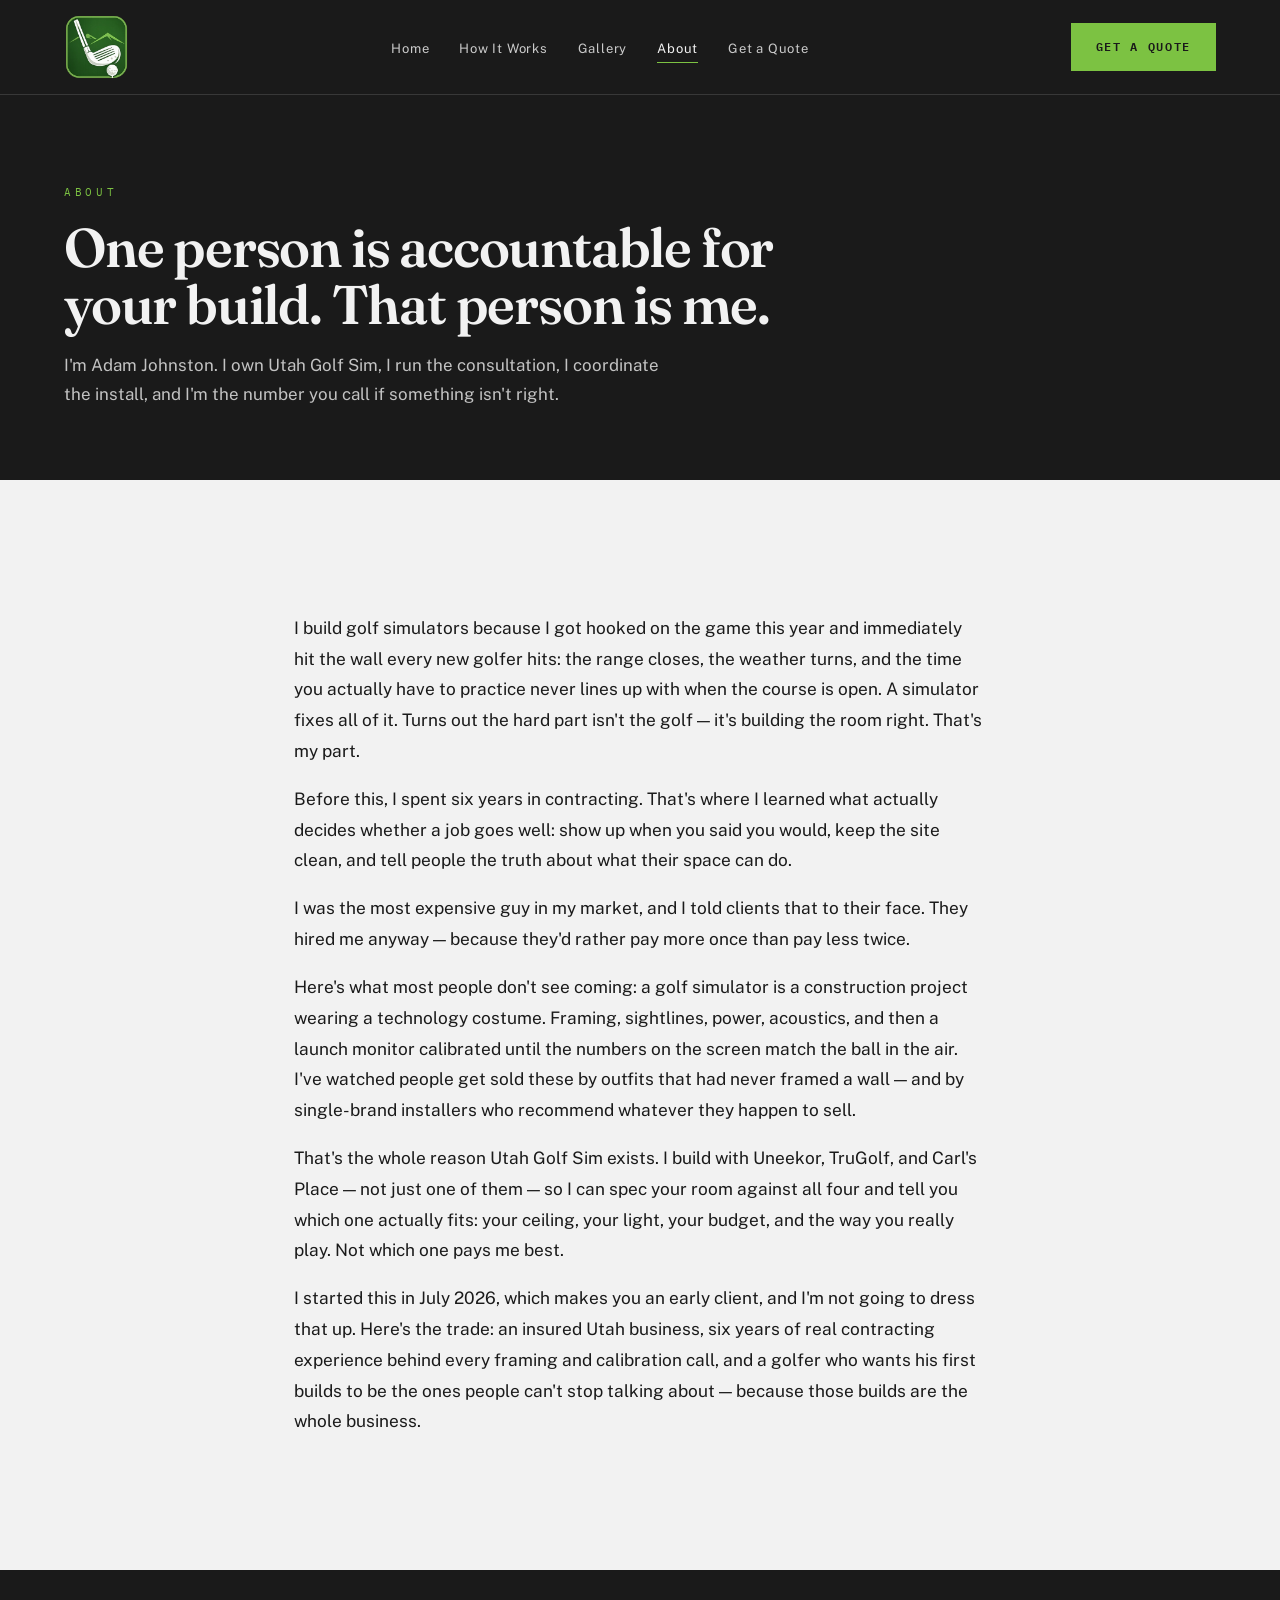
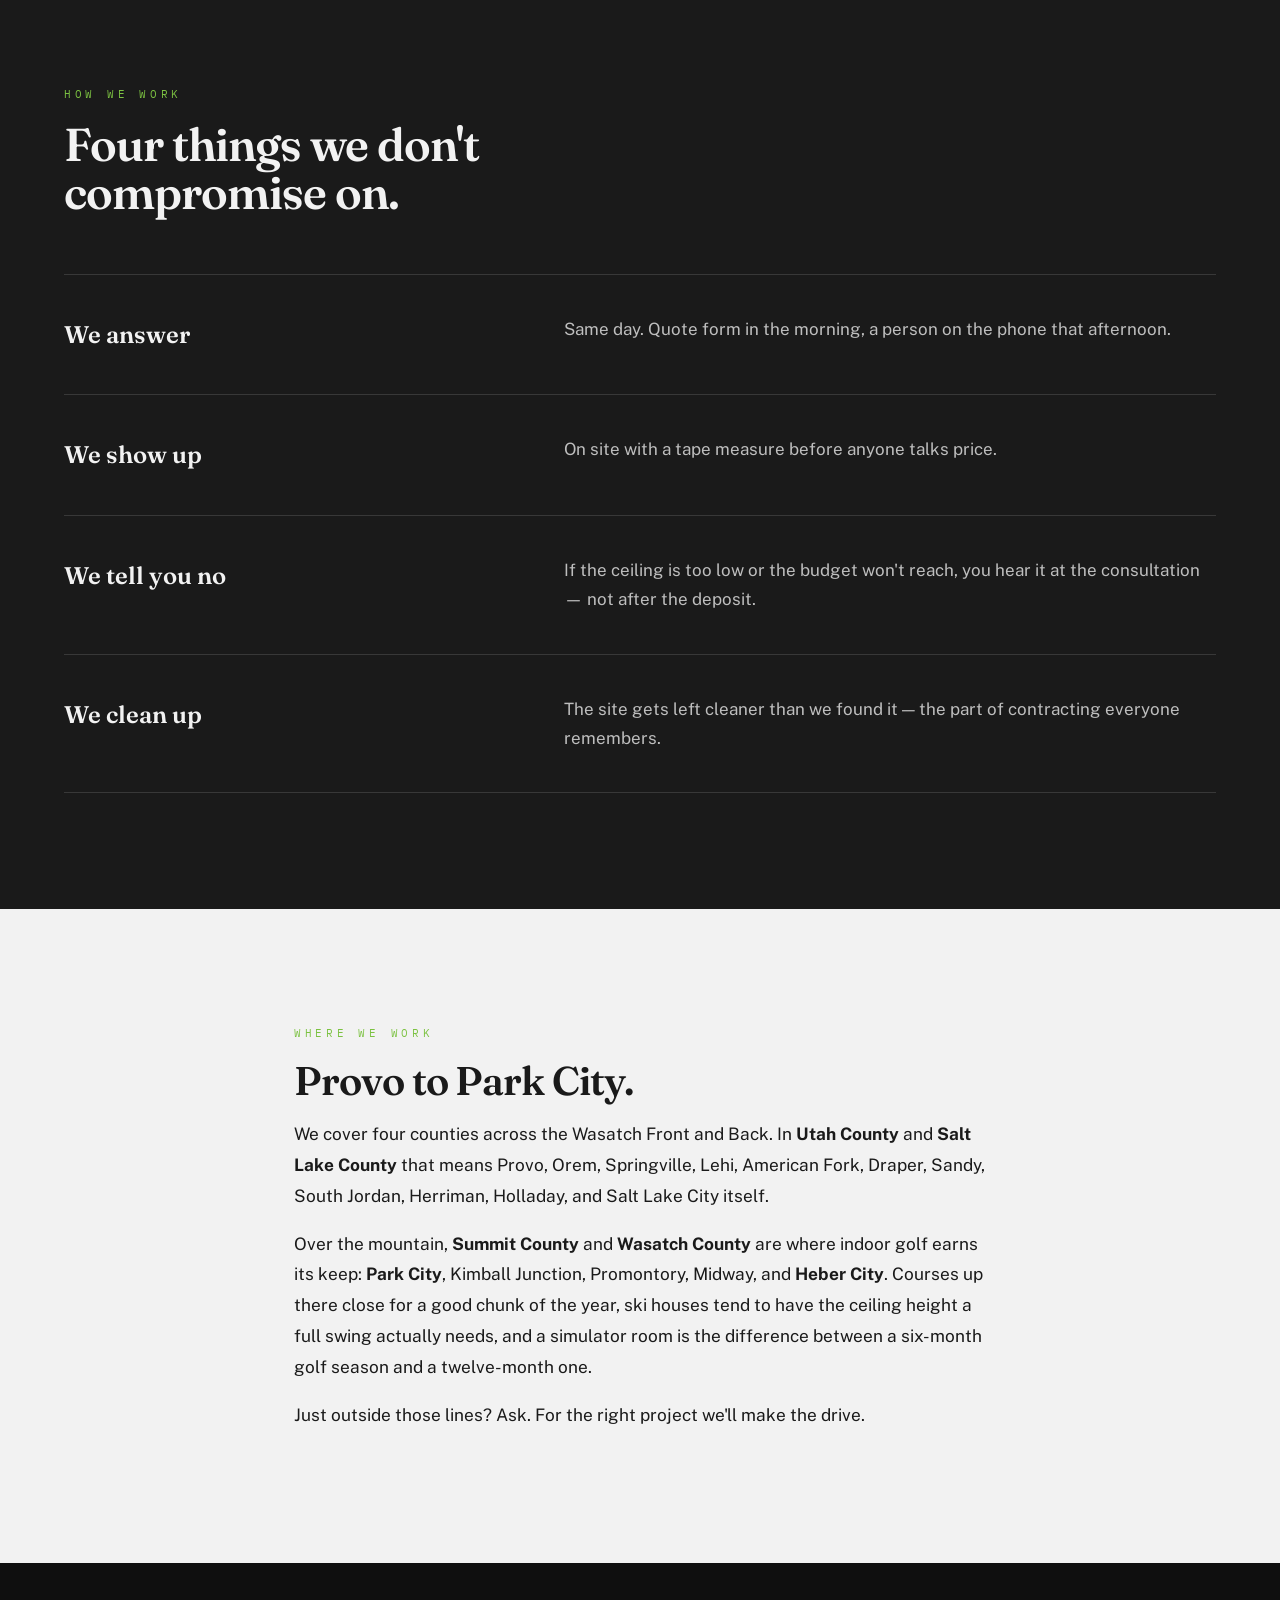
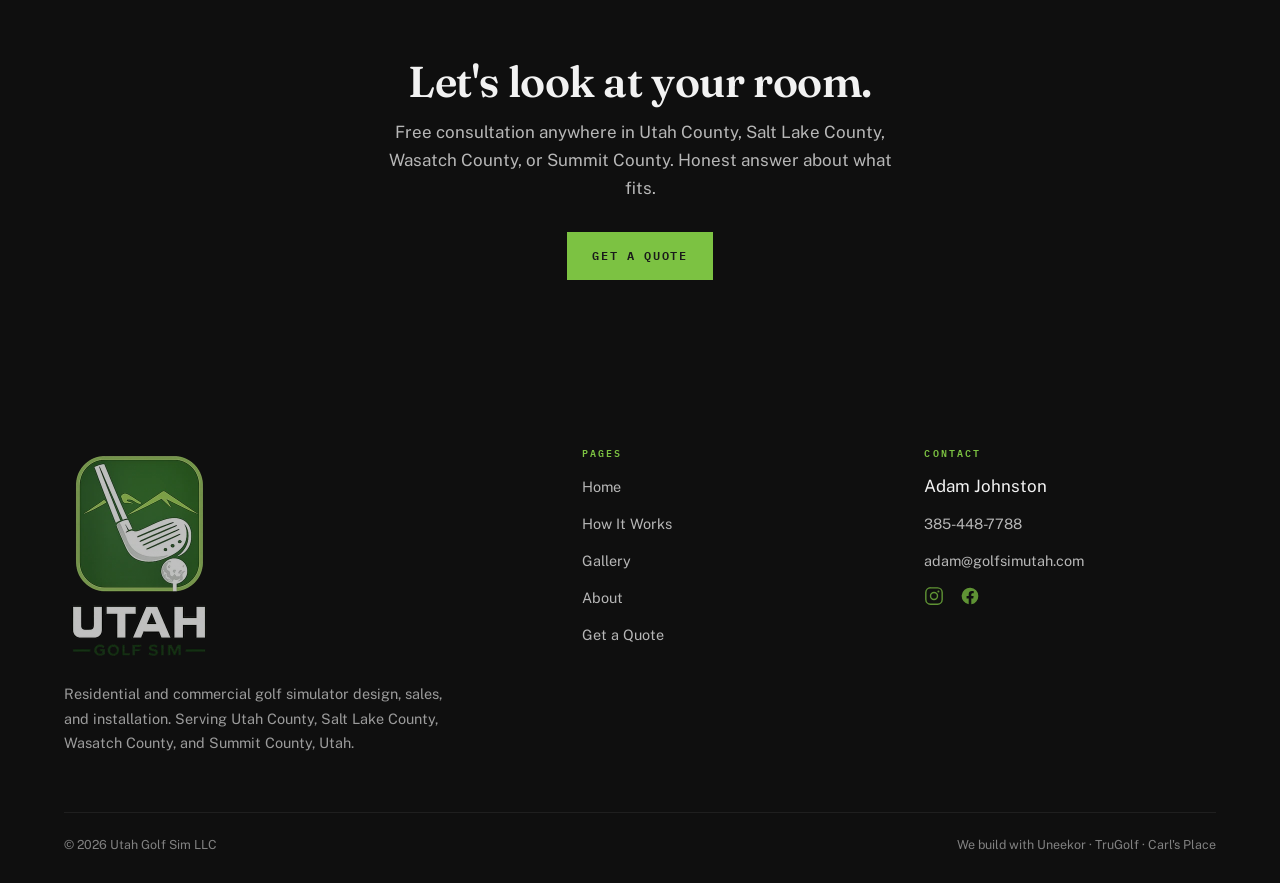
==== commit 5980cd9d: "Use icon-only mark in nav, larger The horizontal lockup crammed into the nav made "GOLF SIM" unreada" ====
--- a/about.html
+++ b/about.html
@@ -55,7 +55,7 @@
 <a class="skip" href="#main">Skip to main content</a>
 <header class="nav">
   <div class="nav__in">
-    <a class="logo" href="/" aria-label="Utah Golf Sim - Home"><picture><source srcset="/assets/img/logo-horizontal.webp" type="image/webp"><img class="logo__img" src="/assets/img/logo-horizontal.png" alt="Utah Golf Sim" width="480" height="199" fetchpriority="high"></picture></a>
+    <a class="logo" href="/" aria-label="Utah Golf Sim - Home"><picture><source srcset="/assets/img/logo-icon.webp" type="image/webp"><img class="logo__img" src="/assets/img/logo-icon.png" alt="Utah Golf Sim" width="220" height="222" fetchpriority="high"></picture></a>
     <button class="nav__toggle" aria-expanded="false" aria-label="Menu"><svg width="22" height="14" viewBox="0 0 22 14" fill="none" stroke="currentColor" stroke-width="1.6"><path d="M0 1h22M0 7h22M0 13h22"/></svg></button>
     <ul class="nav__links">
       <li><a href="/">Home</a></li>
--- a/assets/css/style.css
+++ b/assets/css/style.css
@@ -61,9 +61,9 @@
 }
 /* logo — stacked lockup, fixes the run-together bug */
 .logo{text-decoration:none;display:block;line-height:0}
-.nav .logo__img{display:block;height:46px;width:auto}
-.logo__img--foot{display:block;height:auto;width:132px}
-@media (max-width:900px){.nav .logo__img{height:40px}}
+.nav .logo__img{display:block;height:66px;width:auto}
+.logo__img--foot{display:block;height:auto;width:150px}
+@media (max-width:900px){.nav .logo__img{height:58px}}
 .logo__eyebrow{
   display:block;font-family:var(--mono);font-size:10px;font-weight:600;
   letter-spacing:.42em;color:var(--brass);margin-bottom:5px;
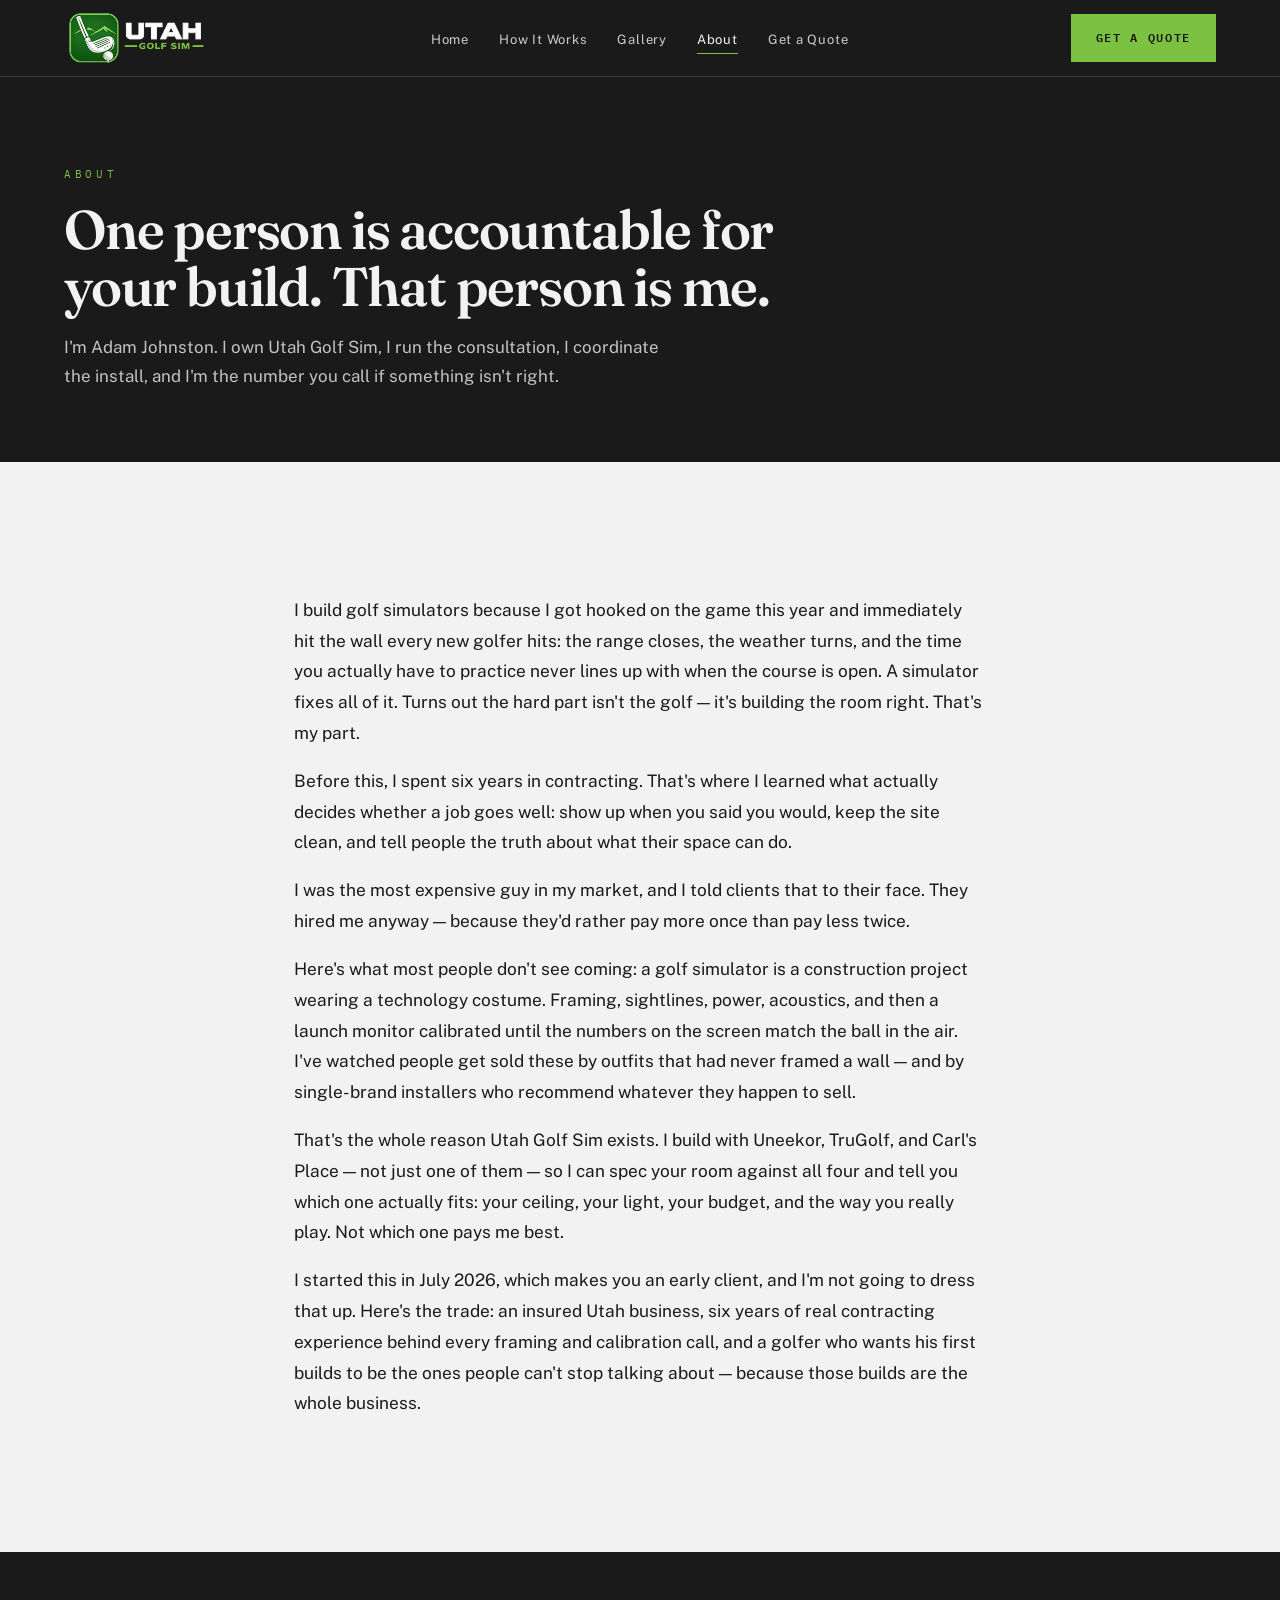
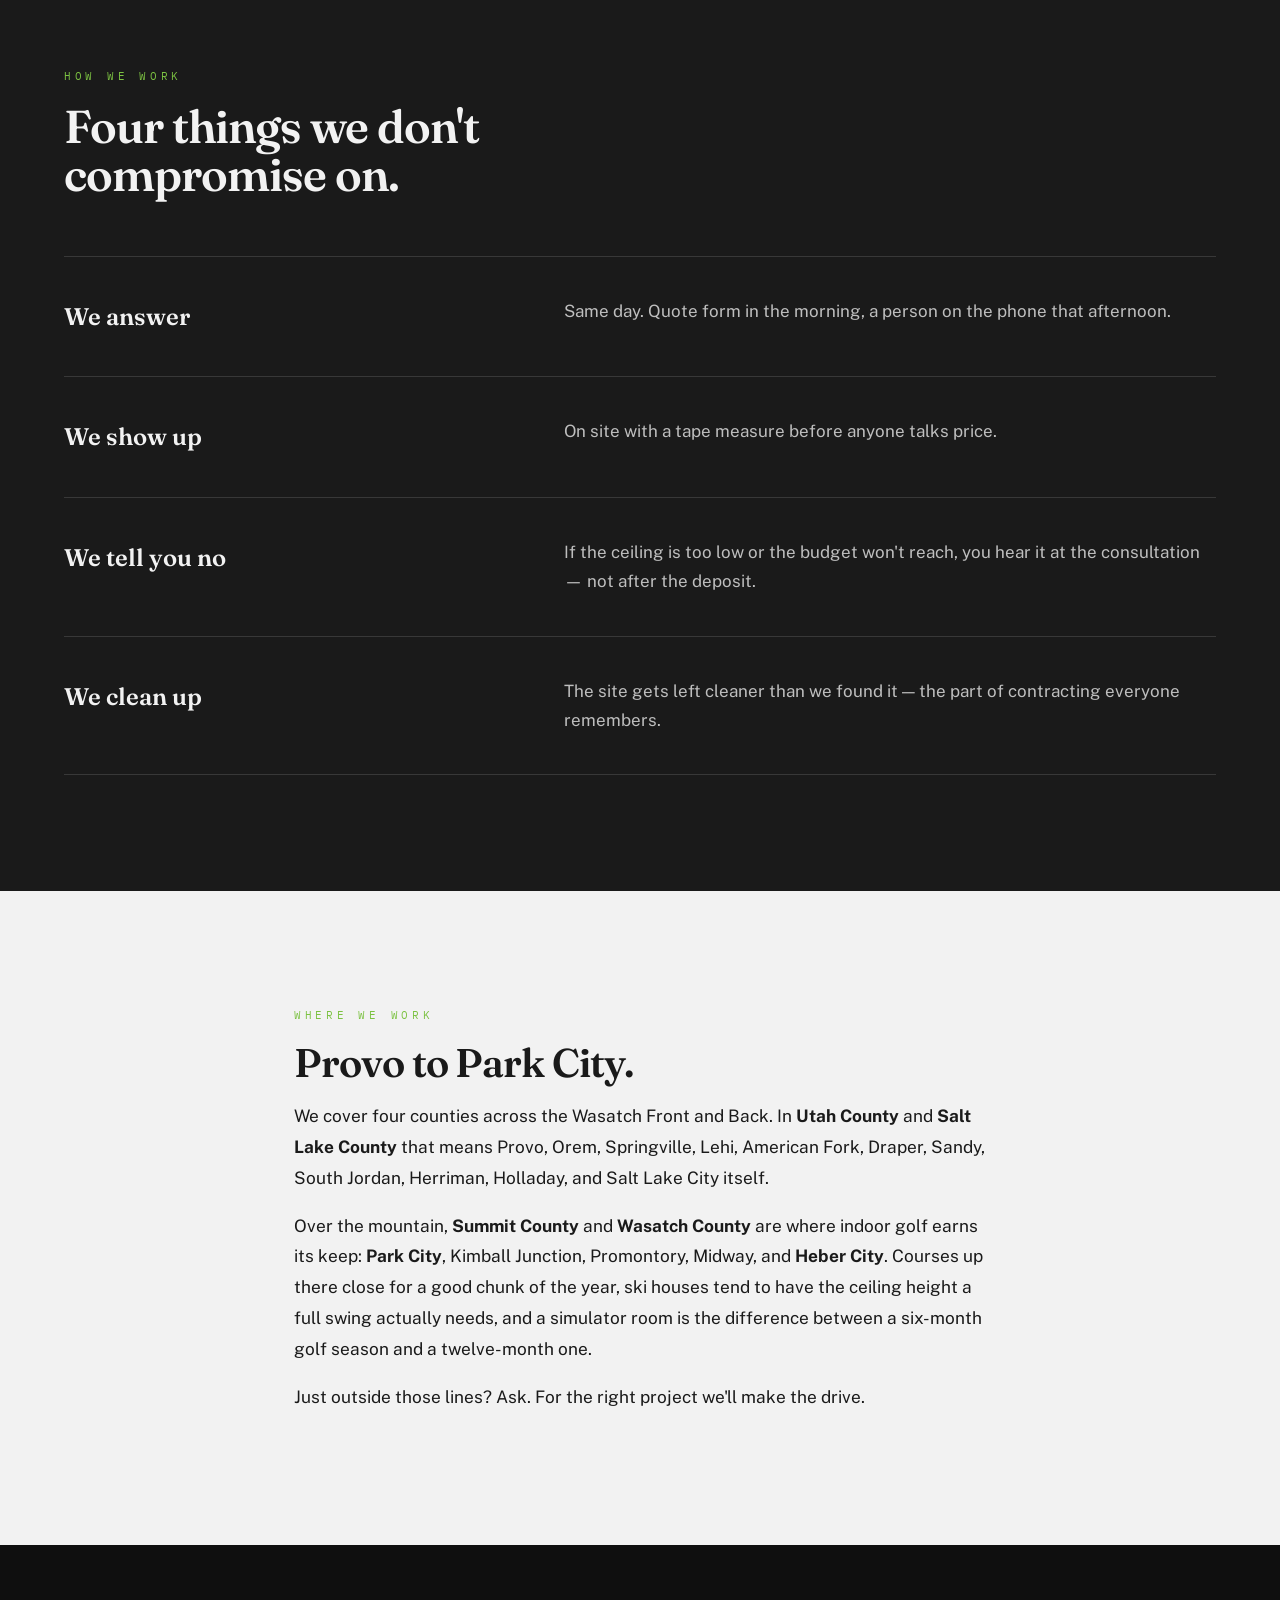
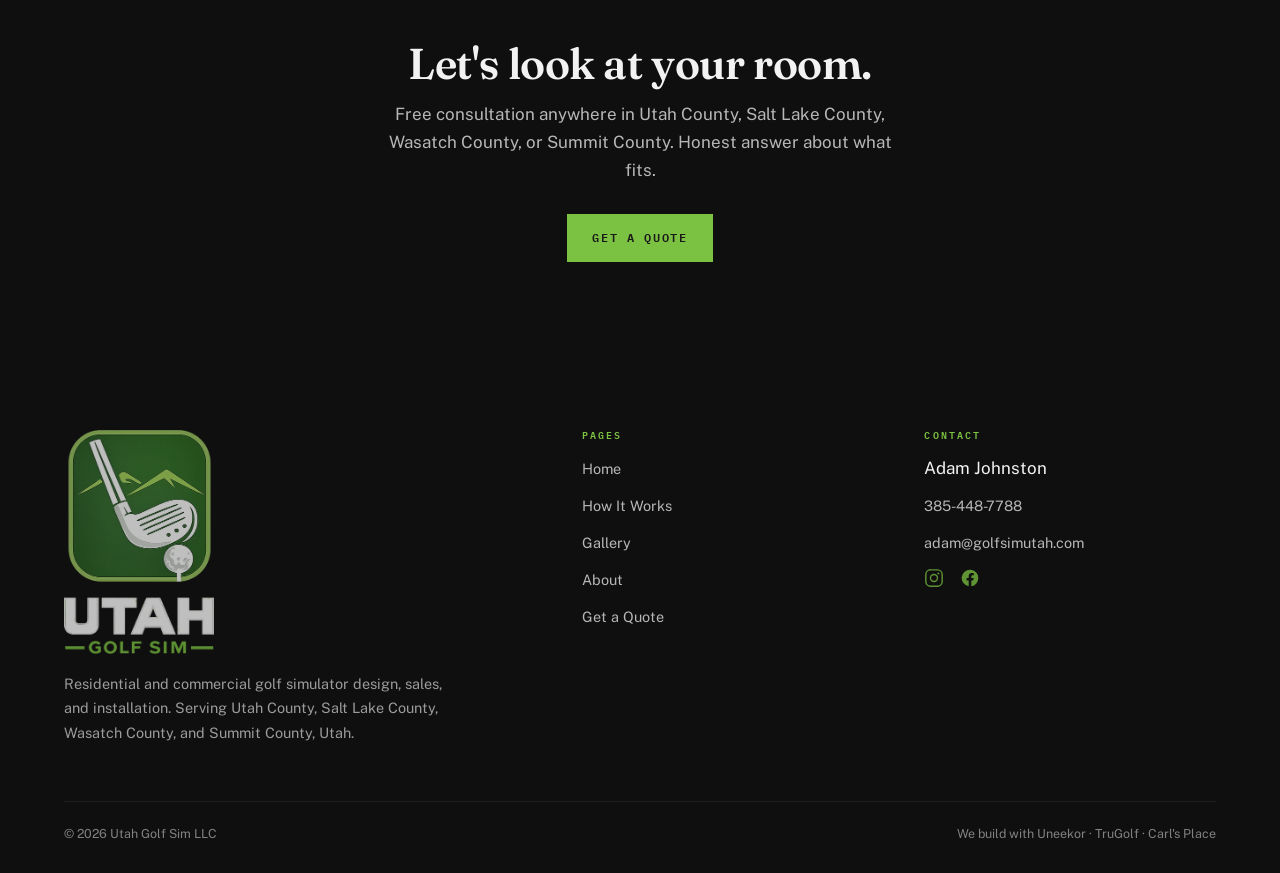
==== commit c1570f8e: "Fix logo contrast on dark bg + add TruGolf logo to strip - The brand wordmark is black "UTAH" + dark" ====
--- a/about.html
+++ b/about.html
@@ -55,7 +55,7 @@
 <a class="skip" href="#main">Skip to main content</a>
 <header class="nav">
   <div class="nav__in">
-    <a class="logo" href="/" aria-label="Utah Golf Sim - Home"><picture><source srcset="/assets/img/logo-icon.webp" type="image/webp"><img class="logo__img" src="/assets/img/logo-icon.png" alt="Utah Golf Sim" width="220" height="222" fetchpriority="high"></picture></a>
+    <a class="logo" href="/" aria-label="Utah Golf Sim - Home"><picture><source srcset="/assets/img/logo-horizontal-rev.webp" type="image/webp"><img class="logo__img" src="/assets/img/logo-horizontal-rev.png" alt="Utah Golf Sim" width="560" height="232" fetchpriority="high"></picture></a>
     <button class="nav__toggle" aria-expanded="false" aria-label="Menu"><svg width="22" height="14" viewBox="0 0 22 14" fill="none" stroke="currentColor" stroke-width="1.6"><path d="M0 1h22M0 7h22M0 13h22"/></svg></button>
     <ul class="nav__links">
       <li><a href="/">Home</a></li>
@@ -144,7 +144,7 @@
   <div class="wrap">
     <div class="foot__grid">
       <div>
-        <a class="logo" href="/" aria-label="Utah Golf Sim - Home"><picture><source srcset="/assets/img/logo-vertical.webp" type="image/webp"><img class="logo__img logo__img--foot" src="/assets/img/logo-vertical.png" alt="Utah Golf Sim" width="300" height="432" loading="lazy"></picture></a>
+        <a class="logo" href="/" aria-label="Utah Golf Sim - Home"><picture><source srcset="/assets/img/logo-vertical-rev.webp" type="image/webp"><img class="logo__img logo__img--foot" src="/assets/img/logo-vertical-rev.png" alt="Utah Golf Sim" width="340" height="507" loading="lazy"></picture></a>
         <p class="foot__blurb">Residential and commercial golf simulator design, sales, and installation. Serving Utah County, Salt Lake County, Wasatch County, and Summit County, Utah.</p>
       </div>
       <div><h4>Pages</h4><ul>
--- a/assets/css/style.css
+++ b/assets/css/style.css
@@ -56,14 +56,17 @@
   border-bottom:1px solid var(--rule);
 }
 .nav__in{
-  max-width:var(--maxw);margin:0 auto;padding:14px var(--pad);
+  max-width:var(--maxw);margin:0 auto;padding:8px var(--pad);
   display:flex;align-items:center;justify-content:space-between;gap:24px;
 }
 /* logo — stacked lockup, fixes the run-together bug */
 .logo{text-decoration:none;display:block;line-height:0}
-.nav .logo__img{display:block;height:66px;width:auto}
+/* nav uses the real horizontal brand logo (correct font + colors baked in),
+   sized large so the "GOLF SIM" sub-line stays legible */
+.nav .logo__img{display:block;height:60px;width:auto}
 .logo__img--foot{display:block;height:auto;width:150px}
-@media (max-width:900px){.nav .logo__img{height:58px}}
+@media (max-width:900px){.nav .logo__img{height:52px}}
+@media (max-width:380px){.nav .logo__img{height:46px}}
 .logo__eyebrow{
   display:block;font-family:var(--mono);font-size:10px;font-weight:600;
   letter-spacing:.42em;color:var(--brass);margin-bottom:5px;
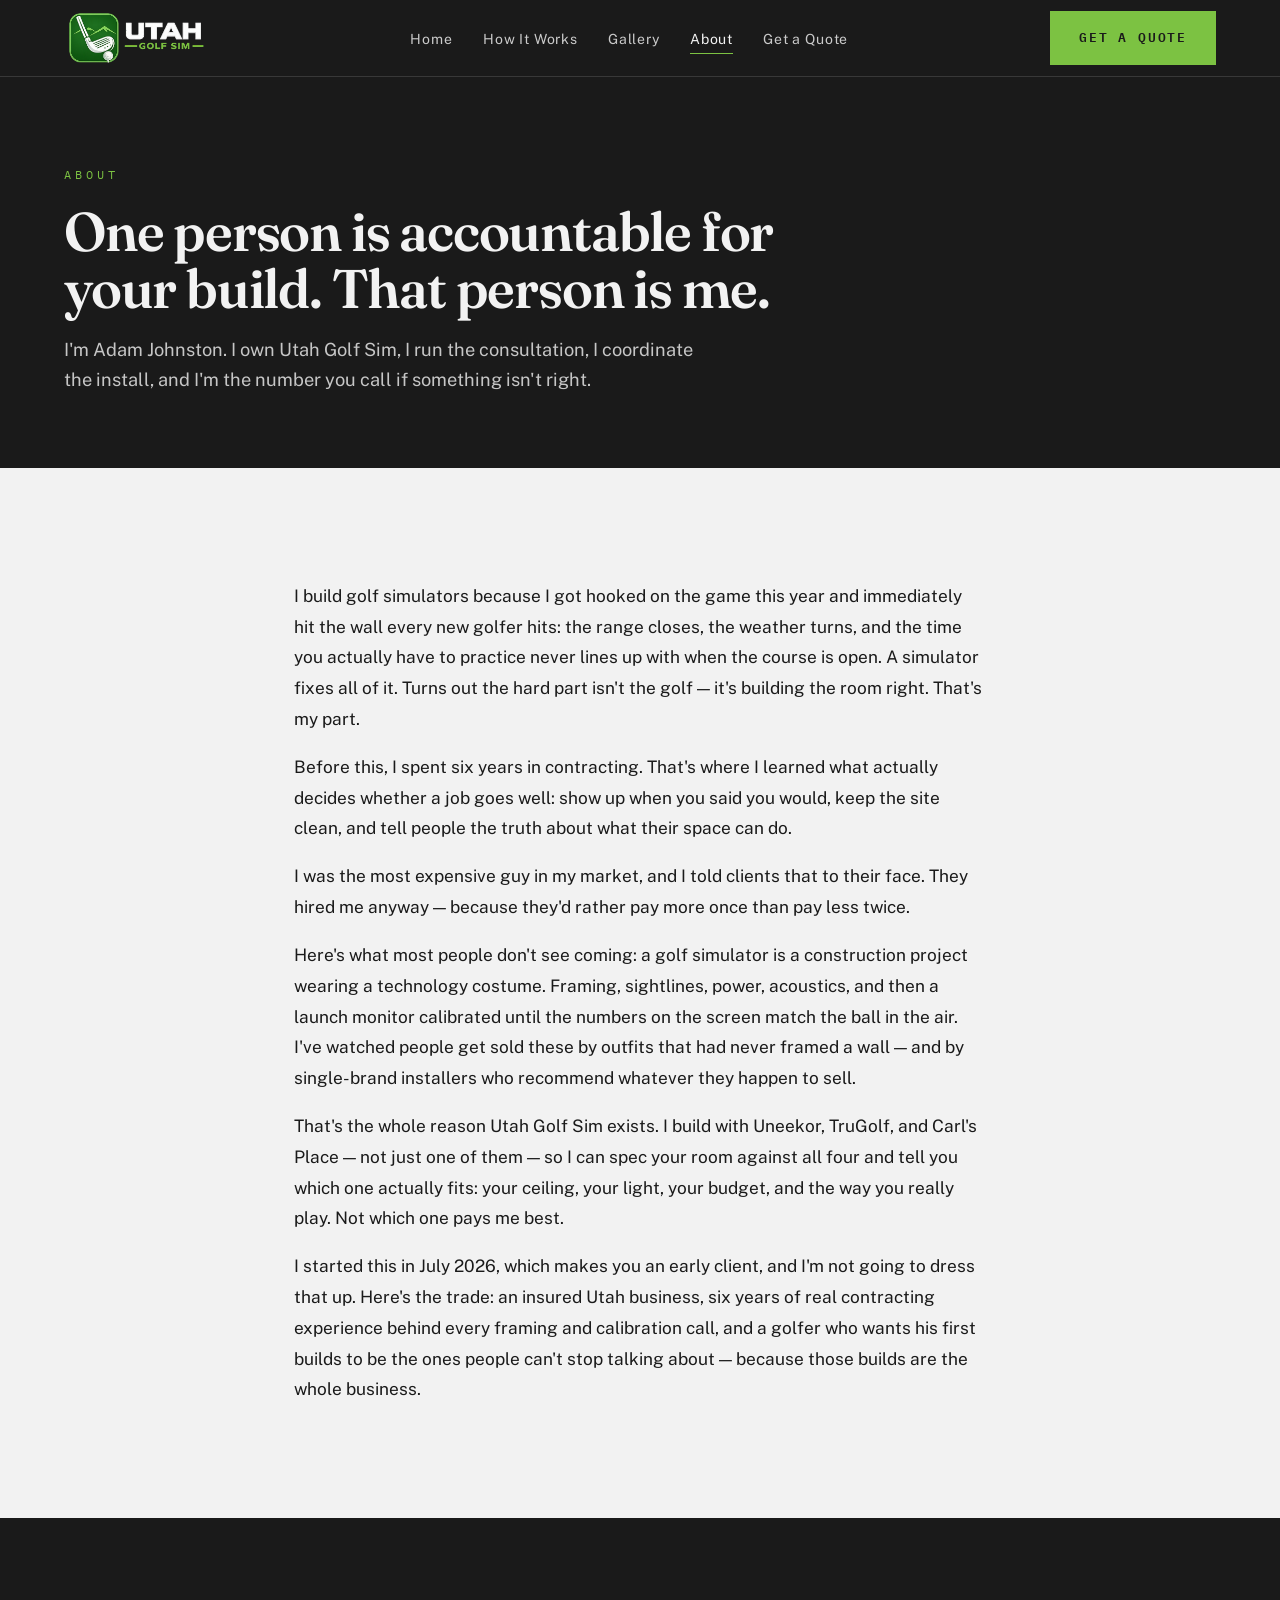
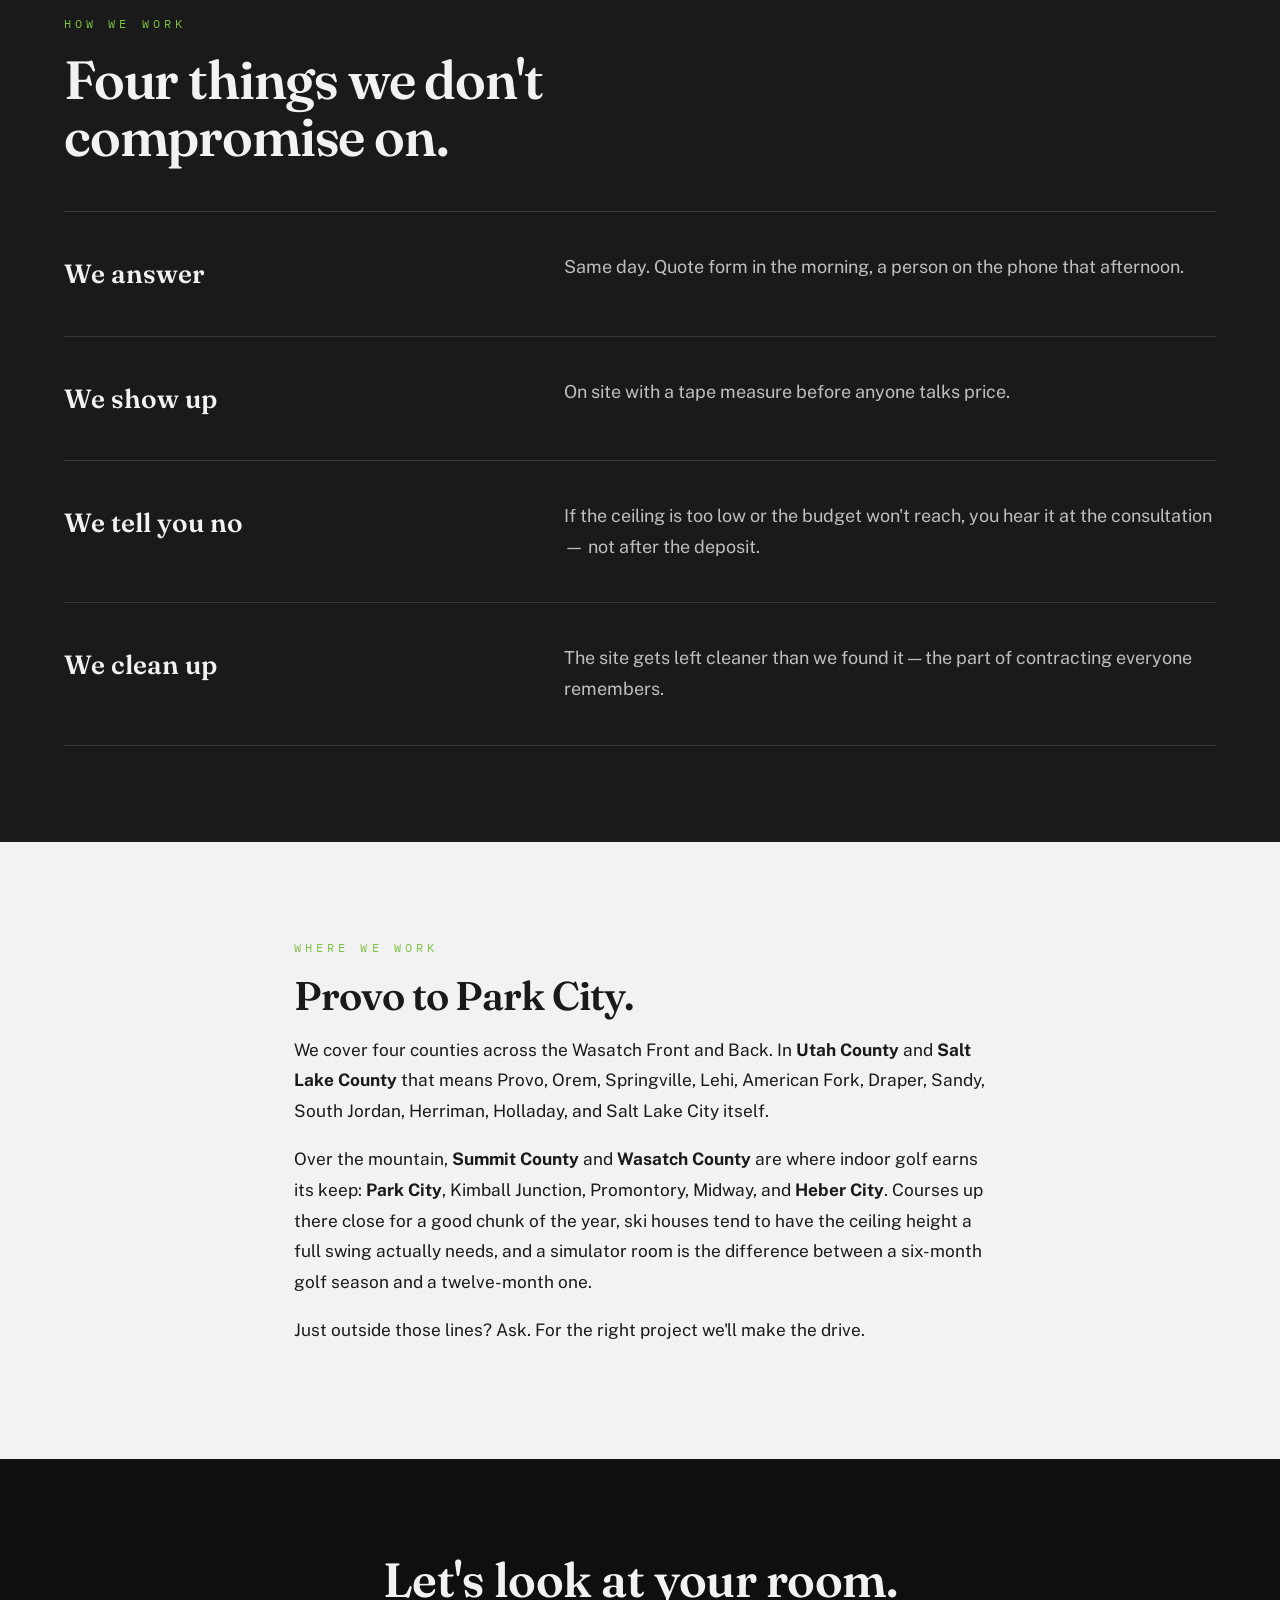
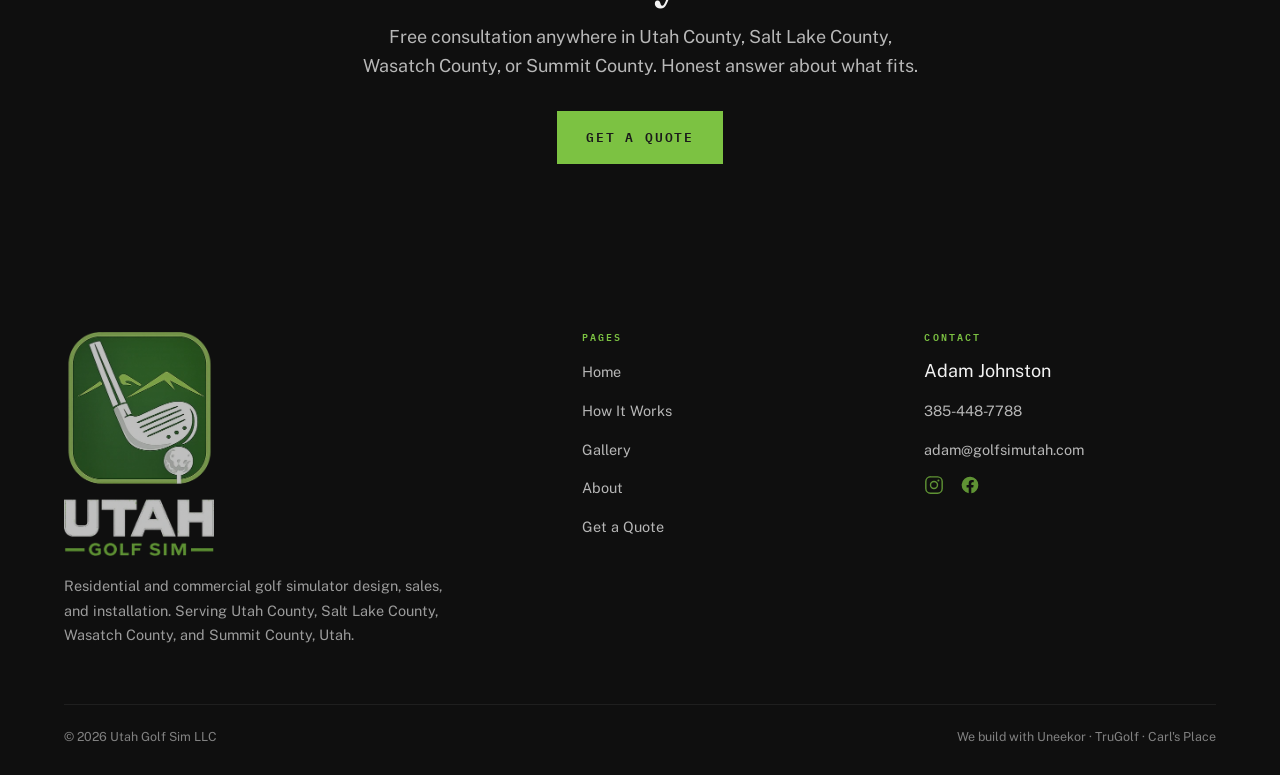
==== commit 16f60697: "Favicon: use the site's icon mark + add standard sizes The favicon reference was not stale (logo-ico" ====
--- a/about.html
+++ b/about.html
@@ -1,6 +1,8 @@
 <!DOCTYPE html>
 <html lang="en">
 <head>
+<meta charset="utf-8">
+<meta name="viewport" content="width=device-width, initial-scale=1.0">
 <!-- Google tag (gtag.js) -->
 <script async src="https://www.googletagmanager.com/gtag/js?id=G-Y579968N7B"></script>
 <script>
@@ -26,8 +28,6 @@
 src="https://www.facebook.com/tr?id=1754399582407942&ev=PageView&noscript=1"
 /></noscript>
 <!-- End Meta Pixel Code -->
-<meta charset="utf-8">
-<meta name="viewport" content="width=device-width, initial-scale=1.0">
 <title>About Adam Johnston — Golf Simulator Installer, Provo to Park City</title>
 <meta name="description" content="Utah Golf Sim is Adam Johnston — six years of contracting experience, a sales background, and a golf habit. Residential and commercial simulator builds across Utah County, Salt Lake County, Wasatch County, and Summit County — Provo to Park City.">
 <link rel="canonical" href="https://golfsimutah.com/about">
@@ -41,8 +41,10 @@
 <meta name="twitter:title" content="About Adam Johnston — Utah Golf Sim">
 <meta name="twitter:description" content="Six years of contracting, a sales background, and a golf habit. One person accountable for your build.">
 <meta name="twitter:image" content="https://golfsimutah.com/assets/img/og-image.jpg">
-<link rel="icon" href="/assets/img/favicon.png" type="image/png">
-<link rel="apple-touch-icon" href="/assets/img/favicon.png">
+<link rel="icon" href="/favicon.ico" sizes="any">
+<link rel="icon" type="image/png" sizes="32x32" href="/assets/img/favicon-32.png">
+<link rel="icon" type="image/png" sizes="16x16" href="/assets/img/favicon-16.png">
+<link rel="apple-touch-icon" sizes="180x180" href="/assets/img/apple-touch-icon.png">
 <link rel="preconnect" href="https://fonts.googleapis.com">
 <link rel="preconnect" href="https://fonts.gstatic.com" crossorigin>
 <link href="https://fonts.googleapis.com/css2?family=Fraunces:ital,opsz,wght@0,9..144,600;0,9..144,700;1,9..144,600&family=IBM+Plex+Mono:wght@400;600&family=Public+Sans:wght@400;600&display=swap" rel="stylesheet">
--- a/assets/css/style.css
+++ b/assets/css/style.css
@@ -33,6 +33,7 @@
   font-family:var(--body);font-size:17px;line-height:1.65;
   -webkit-font-smoothing:antialiased;
 }
+@media (min-width:1100px){body{font-size:18px}}
 img,video,svg{display:block;max-width:100%}
 a{color:inherit}
 h1,h2,h3,h4{font-family:var(--display);font-weight:600;line-height:1.05;margin:0;letter-spacing:-.01em}
@@ -44,7 +45,7 @@
 
 /* ---------- eyebrow ---------- */
 .eyebrow{
-  font-family:var(--mono);font-size:11px;letter-spacing:.34em;
+  font-family:var(--mono);font-size:12px;letter-spacing:.34em;
   text-transform:uppercase;color:var(--brass);margin:0 0 18px;
 }
 
@@ -79,7 +80,7 @@
 .nav__links li+li{margin-left:0}
 @supports not (gap:1px){.nav__links li+li{margin-left:30px}}
 .nav__links a{
-  font-size:13px;letter-spacing:.06em;text-decoration:none;color:var(--cream);
+  font-size:14px;letter-spacing:.06em;text-decoration:none;color:var(--cream);
   opacity:.82;padding:6px 0;border-bottom:1.5px solid transparent;
 }
 .nav__links a:hover{opacity:1}
@@ -87,13 +88,13 @@
 .nav__toggle{display:none;background:none;border:0;color:var(--cream);padding:8px;cursor:pointer}
 
 .btn{
-  display:inline-block;font-family:var(--mono);font-size:12px;font-weight:600;
+  display:inline-block;font-family:var(--mono);font-size:13px;font-weight:600;
   letter-spacing:.14em;text-transform:uppercase;text-decoration:none;
-  padding:13px 24px;border:1.5px solid transparent;cursor:pointer;transition:.18s;
+  padding:15px 28px;border:1.5px solid transparent;cursor:pointer;transition:.18s;
 }
 .btn--brass{background:var(--brass);color:var(--green)}
 .btn--brass:hover{background:#93d45f;box-shadow:0 0 24px -4px rgba(124,194,66,.55)}
-.btn--ghost{border-color:var(--rule);color:var(--cream)}
+.btn--ghost{border-color:rgba(242,242,242,.32);color:var(--cream)}
 .btn--ghost:hover{border-color:var(--brass);color:var(--brass)}
 .btn--ink{border-color:var(--green);color:var(--green)}
 .btn--ink:hover{background:var(--green);color:var(--cream)}
@@ -124,45 +125,73 @@
 .hero h1 em{text-shadow:0 0 26px rgba(124,194,66,.4)}
 .hero__grid{
   max-width:var(--maxw);margin:0 auto;
-  display:grid;grid-template-columns:minmax(0,46fr) minmax(0,54fr);align-items:center;
-  min-height:min(86vh,780px);
-}
-.hero__copy{padding:80px var(--pad) 80px}
+  display:flex;align-items:center;
+  min-height:min(88vh,800px);
+}
+/* copy stacks ABOVE the media/scrim so the text stays bright and the CTAs
+   receive clicks (the scrim was intercepting them) */
+.hero__copy{position:relative;z-index:2;padding:clamp(64px,8vw,104px) var(--pad);max-width:720px}
+/* desktop: extra bottom padding lifts the centred copy, reserving a clear
+   lane for the stats bar beneath the CTA row */
+@media (min-width:961px){.hero__copy{padding-bottom:clamp(140px,18vh,180px)}}
 .hero h1{
-  font-size:clamp(2.6rem,5.4vw,4.4rem);color:var(--cream);
-  margin:0 0 22px;letter-spacing:-.025em;
+  font-size:clamp(2.9rem,6.2vw,5.3rem);color:var(--cream);
+  margin:0 0 24px;letter-spacing:-.025em;
 }
 .hero h1 em{font-style:italic;color:var(--brass)}
 .hero__sub{
-  font-size:clamp(1rem,1.35vw,1.16rem);line-height:1.62;
-  color:rgba(242,242,242,.76);max-width:48ch;margin:0 0 34px;
+  font-size:clamp(1.08rem,1.5vw,1.3rem);line-height:1.6;
+  color:rgba(242,242,242,.8);max-width:50ch;margin:0 0 38px;
 }
 .hero__cta{display:flex;gap:12px;flex-wrap:wrap}
 
-.hero__media{position:relative;align-self:stretch;min-height:340px;background:var(--green-deep)}
+/* full-bleed: the photo fills the whole hero, headline sits over it.
+   pointer-events:none — the layer is purely visual, clicks pass through. */
+.hero__media{position:absolute;inset:0;z-index:0;background:var(--green-deep);pointer-events:none}
 .hero__media picture{display:contents}
 .hero__media img,.hero__media video{
   position:absolute;inset:0;width:100%;height:100%;object-fit:cover;
-  /* the photo is shot bright and centre-weighted; bias the crop right so the
-     screen wall sits clear of the headline column */
-  object-position:62% center;
-}
+  /* centred crop matches the tracer SVG's xMid slice so the arc stays aligned */
+  object-position:center;
+}
+/* the cinematic grade is baked into hero-dark.jpg; the scrim only guards the
+   headline column and adds the green ambience */
 .hero__scrim{
-  position:absolute;inset:0;
-  background:linear-gradient(90deg,var(--green) 0%,rgba(26,26,26,.86) 22%,rgba(26,26,26,.34) 62%,rgba(26,26,26,.5) 100%);
+  position:absolute;inset:0;z-index:1;
+  background:
+    radial-gradient(46% 42% at 60% 86%,rgba(124,194,66,.12) 0%,rgba(124,194,66,0) 70%),
+    linear-gradient(90deg,rgba(10,12,10,.92) 0%,rgba(10,12,10,.66) 30%,rgba(10,12,10,.18) 56%,rgba(10,12,10,0) 74%),
+    linear-gradient(180deg,rgba(10,12,10,.42) 0%,rgba(10,12,10,0) 26%,rgba(10,12,10,0) 62%,rgba(10,12,10,.55) 100%);
 }
 .hero__tracer{position:absolute;inset:0;width:100%;height:100%}
 
-/* tracer draw-on */
+/* tracer draw-on: soft wide glow underneath, hot neon core on top */
 .tracer__path{
-  fill:none;stroke:var(--brass);stroke-width:2.4;stroke-linecap:round;
+  fill:none;stroke:#AEE85E;stroke-width:3.6;stroke-linecap:round;
+  filter:drop-shadow(0 0 6px rgba(124,194,66,.8));
   stroke-dasharray:1000;stroke-dashoffset:1000;
+}
+.tracer__path--under{
+  stroke:var(--brass);stroke-width:10;opacity:.32;filter:blur(5px);
 }
 .is-ready .tracer__path{animation:draw 1.5s cubic-bezier(.22,.9,.3,1) .25s forwards}
 @keyframes draw{to{stroke-dashoffset:0}}
-.tracer__ball{opacity:0}
-.is-ready .tracer__ball{animation:pop .4s ease-out 1.6s forwards}
+.tracer__ball{fill:#D6FA92;filter:drop-shadow(0 0 8px rgba(174,232,94,.95))}
+.tracer__ball--tee{opacity:.95}
+.tracer__tee-halo{fill:var(--brass);opacity:.25;filter:blur(7px)}
+.tracer__ball--land{opacity:0}
+.is-ready .tracer__ball--land{animation:pop .4s ease-out 1.6s forwards}
 @keyframes pop{from{opacity:0;transform:scale(.4)}to{opacity:1;transform:scale(1)}}
+/* glowing impact ring on the screen where the shot lands */
+.tracer__ring{
+  fill:none;stroke:#AEE85E;stroke-width:2.6;opacity:0;
+  filter:drop-shadow(0 0 6px rgba(124,194,66,.9));
+}
+.tracer__ring--outer{stroke:var(--brass);stroke-width:1.6;filter:blur(2px)}
+.is-ready .tracer__ring{animation:ringpop .55s ease-out 1.65s forwards}
+.is-ready .tracer__ring--outer{animation:ringpop .55s ease-out 1.75s forwards,ringpulse 2.8s ease-in-out 2.6s infinite}
+@keyframes ringpop{from{opacity:0;transform:scale(.35)}to{opacity:.92;transform:scale(1)}}
+@keyframes ringpulse{0%,100%{opacity:.9}50%{opacity:.45}}
 .tracer__tick{stroke:rgba(242,242,242,.2);stroke-width:1}
 .tracer__lbl{
   font-family:var(--mono);font-size:8px;letter-spacing:.16em;
@@ -174,67 +203,75 @@
    turf to a lit projector screen — 36 yds landed on the fairway at 1.5:1.
    A scrim under the strip gives every number a predictable dark backing
    instead of trusting whatever pixel happens to be behind it. */
-.readout::before{
-  content:"";position:absolute;left:calc(var(--pad) * -1);right:calc(var(--pad) * -1);
-  top:-18px;bottom:-26px;z-index:-1;pointer-events:none;
-  background:linear-gradient(180deg,rgba(15,15,15,0) 0%,rgba(15,15,15,.55) 22%,rgba(15,15,15,.88) 48%,rgba(15,15,15,.95) 100%);
-}
 .readout{
-  position:absolute;left:var(--pad);bottom:26px;right:var(--pad);
-  display:flex;gap:clamp(16px,3vw,40px);flex-wrap:wrap;
-  padding-top:16px;border-top:1px solid var(--rule);
-  isolation:isolate;
-}
-.readout__item{min-width:78px}
+  position:absolute;right:clamp(20px,3vw,44px);bottom:clamp(14px,2vw,26px);left:auto;
+  width:min(56%,760px);
+  display:flex;justify-content:space-between;align-items:center;gap:0;
+  padding:13px clamp(10px,1.3vw,20px);
+  background:rgba(8,10,8,.55);
+  -webkit-backdrop-filter:blur(9px);backdrop-filter:blur(9px);
+  border:1px solid rgba(242,242,242,.16);border-radius:10px;
+  box-shadow:0 18px 50px -24px rgba(0,0,0,.9);
+}
+.readout__item{flex:1;min-width:0;padding:2px clamp(12px,1.5vw,22px)}
+.readout__item+.readout__item{border-left:1px solid rgba(242,242,242,.14)}
+/* short windows can't fit the bar under the CTA row */
+@media (max-height:640px){.readout{display:none}}
 .readout__num{
-  font-family:var(--mono);font-size:clamp(17px,1.5vw,19px);font-weight:600;
-  color:var(--brass);letter-spacing:-.01em;
-  /* brass is a mid-tone and the apex figure lands on the lit screen; the
-     shadow carries it where the scrim alone can't reach */
-  text-shadow:0 1px 3px rgba(0,0,0,.95),0 0 8px rgba(0,0,0,.7);
+  font-family:var(--mono);font-size:clamp(17px,1.65vw,21px);font-weight:600;
+  color:var(--brass);letter-spacing:-.01em;white-space:nowrap;
+  text-shadow:0 1px 3px rgba(0,0,0,.6);
 }
 .readout__lbl{
-  font-family:var(--mono);font-size:9px;letter-spacing:.2em;
-  text-transform:uppercase;color:rgba(242,242,242,.66);margin-top:3px;
+  font-family:var(--mono);font-size:10px;letter-spacing:.16em;white-space:nowrap;
+  text-transform:uppercase;color:rgba(242,242,242,.66);margin-top:5px;
   text-shadow:0 1px 3px rgba(0,0,0,.9);
 }
 
 @media (max-width:1000px){
-  .hero__grid{grid-template-columns:1fr;min-height:0}
-  .hero__copy{padding:64px var(--pad) 44px;order:1}
-  .hero__media{order:2;height:clamp(300px,52vw,440px)}
-  .hero__scrim{background:linear-gradient(180deg,rgba(26,26,26,.72) 0%,rgba(26,26,26,.25) 45%,rgba(26,26,26,.7) 100%)}
+  .hero__grid{min-height:min(80vh,620px)}
+  .hero__copy{padding:clamp(64px,13vw,96px) var(--pad)}
+}
+/* the stats panel needs desktop room; hide it before it crowds the copy */
+@media (max-width:960px){ .readout{display:none} }
+@media (max-width:700px){
+  .hero__scrim{background:
+    linear-gradient(180deg,rgba(26,26,26,.62) 0%,rgba(26,26,26,.34) 34%,rgba(26,26,26,.8) 100%),
+    linear-gradient(90deg,rgba(26,26,26,.84) 0%,rgba(26,26,26,.3) 100%);}
 }
 
 /* ============================================================
    DEALER STRIP
    ============================================================ */
-.dealers{background:var(--green-deep);color:var(--cream);padding:22px 0;border-top:1px solid var(--rule)}
+.dealers{background:var(--green-deep);color:var(--cream);padding:clamp(30px,4vw,46px) 0;border-top:1px solid var(--rule)}
 .dealers__in{
-  display:flex;align-items:center;gap:clamp(18px,3vw,44px);flex-wrap:wrap;justify-content:center;
+  display:flex;align-items:center;gap:clamp(26px,5vw,72px);flex-wrap:wrap;justify-content:center;
 }
 .dealers__lbl{
-  font-family:var(--mono);font-size:9.5px;letter-spacing:.26em;text-transform:uppercase;
-  color:rgba(242,242,242,.42);
+  font-family:var(--mono);font-size:12px;letter-spacing:.26em;text-transform:uppercase;
+  color:rgba(242,242,242,.55);
 }
 .dealers__name{
   font-family:var(--display);font-size:17px;font-weight:600;
   color:rgba(242,242,242,.82);letter-spacing:.01em;
 }
-.dealers__logo{height:38px;width:auto;opacity:.9;display:block}
+.dealers__logo{height:58px;width:auto;opacity:.92;display:block}
+/* pure wordmark reads heavier than the icon+word marks — size it down to match */
+.dealers__logo--uneekor{height:32px}
+@media (max-width:700px){.dealers__logo{height:44px}.dealers__logo--uneekor{height:24px}}
 
 /* ============================================================
    SECTIONS — varied rhythm, not a metronome
    ============================================================ */
-.sec{padding:clamp(64px,9vw,120px) 0}
+.sec{padding:clamp(56px,7.5vw,100px) 0}
 .sec--tight{padding:clamp(48px,6vw,72px) 0}
 .sec--dark{background:var(--green);color:var(--cream)}
 .sec--deep{background:var(--green-deep);color:var(--cream)}
 .sec--dark h2,.sec--deep h2{color:var(--cream)}
 
-.sec__head{max-width:56ch;margin-bottom:clamp(34px,5vw,56px)}
-.sec h2{font-size:clamp(1.9rem,3.6vw,2.9rem);margin:0 0 16px;letter-spacing:-.022em}
-.sec__lede{font-size:1.06rem;line-height:1.68;opacity:.78;margin:0}
+.sec__head{max-width:58ch;margin-bottom:clamp(28px,4vw,46px)}
+.sec h2{font-size:clamp(2.2rem,4.2vw,3.4rem);margin:0 0 18px;letter-spacing:-.022em}
+.sec__lede{font-size:1.14rem;line-height:1.66;opacity:.8;margin:0}
 
 /* offset approach list — deliberately not a 3-up grid */
 .approach{display:grid;gap:0}
@@ -246,7 +283,7 @@
 .sec--dark .approach__row{border-top-color:var(--rule)}
 .approach__row:last-child{border-bottom:1px solid var(--rule-dark)}
 .sec--dark .approach__row:last-child{border-bottom-color:var(--rule)}
-.approach__k{font-family:var(--display);font-size:clamp(1.15rem,1.9vw,1.5rem);font-weight:600}
+.approach__k{font-family:var(--display);font-size:clamp(1.25rem,2.1vw,1.65rem);font-weight:600}
 .approach__v{margin:0;opacity:.76;line-height:1.7}
 @media (max-width:760px){.approach__row{grid-template-columns:1fr;gap:10px}}
 
@@ -360,14 +397,14 @@
   color:var(--brass);padding-top:6px;
 }
 .step__n::before{content:counter(s,decimal-leading-zero)}
-.step h3{font-size:clamp(1.25rem,2.2vw,1.65rem);margin:0 0 10px}
+.step h3{font-size:clamp(1.35rem,2.4vw,1.8rem);margin:0 0 10px}
 .step p{margin:0;opacity:.76;line-height:1.7;max-width:62ch}
 
 /* ============================================================
    CTA BAND
    ============================================================ */
 .cta{background:var(--green-deep);color:var(--cream);padding:clamp(60px,8vw,96px) 0;text-align:center}
-.cta h2{font-size:clamp(1.8rem,3.4vw,2.7rem);margin:0 0 14px;color:var(--cream)}
+.cta h2{font-size:clamp(2rem,3.8vw,3rem);margin:0 0 16px;color:var(--cream)}
 .cta p{opacity:.74;max-width:52ch;margin:0 auto 30px}
 
 /* ============================================================
@@ -430,6 +467,7 @@
   .js .rv{opacity:1;transform:none;transition:none}
   .tracer__path{stroke-dashoffset:0;animation:none}
   .tracer__ball{opacity:1;animation:none}
+  .tracer__ring{opacity:.9;animation:none}
   .gwork__card:hover .gwork__media img{transform:none}
   .tier:hover{transform:none}
 }
